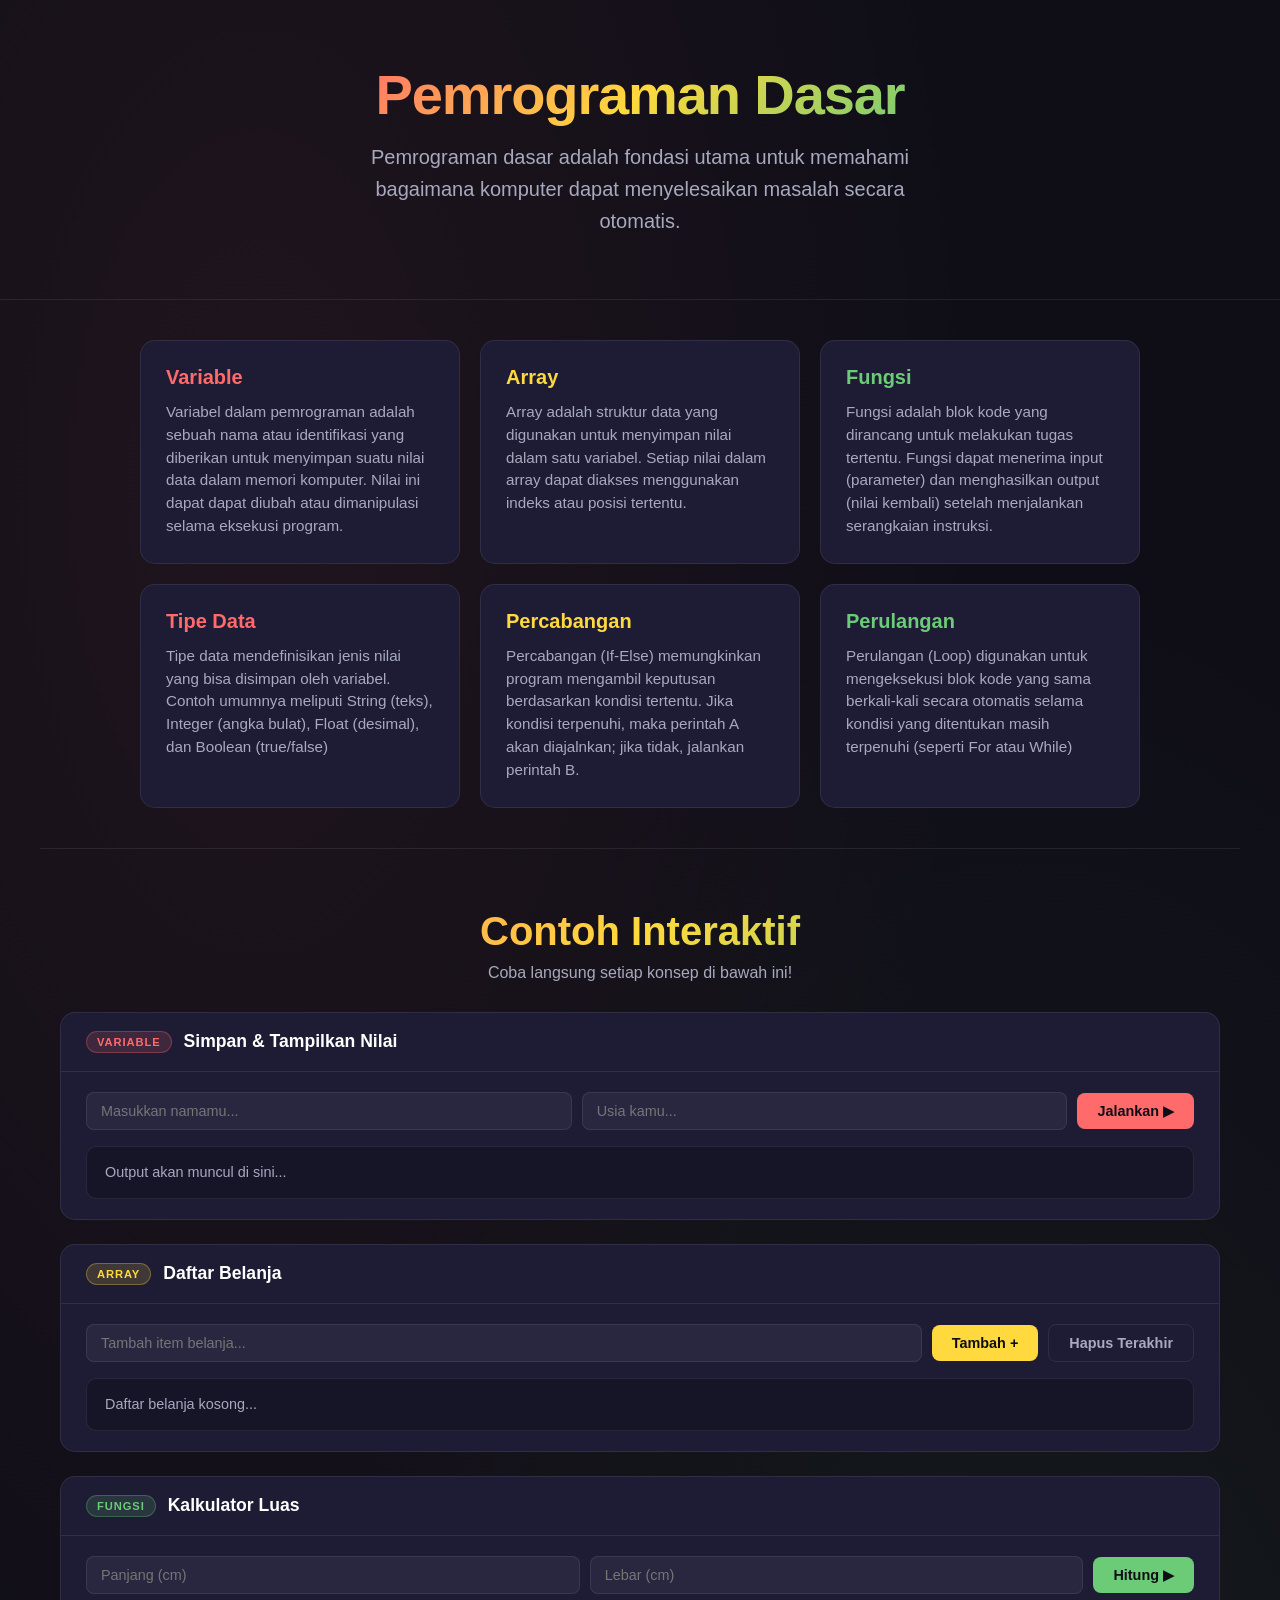
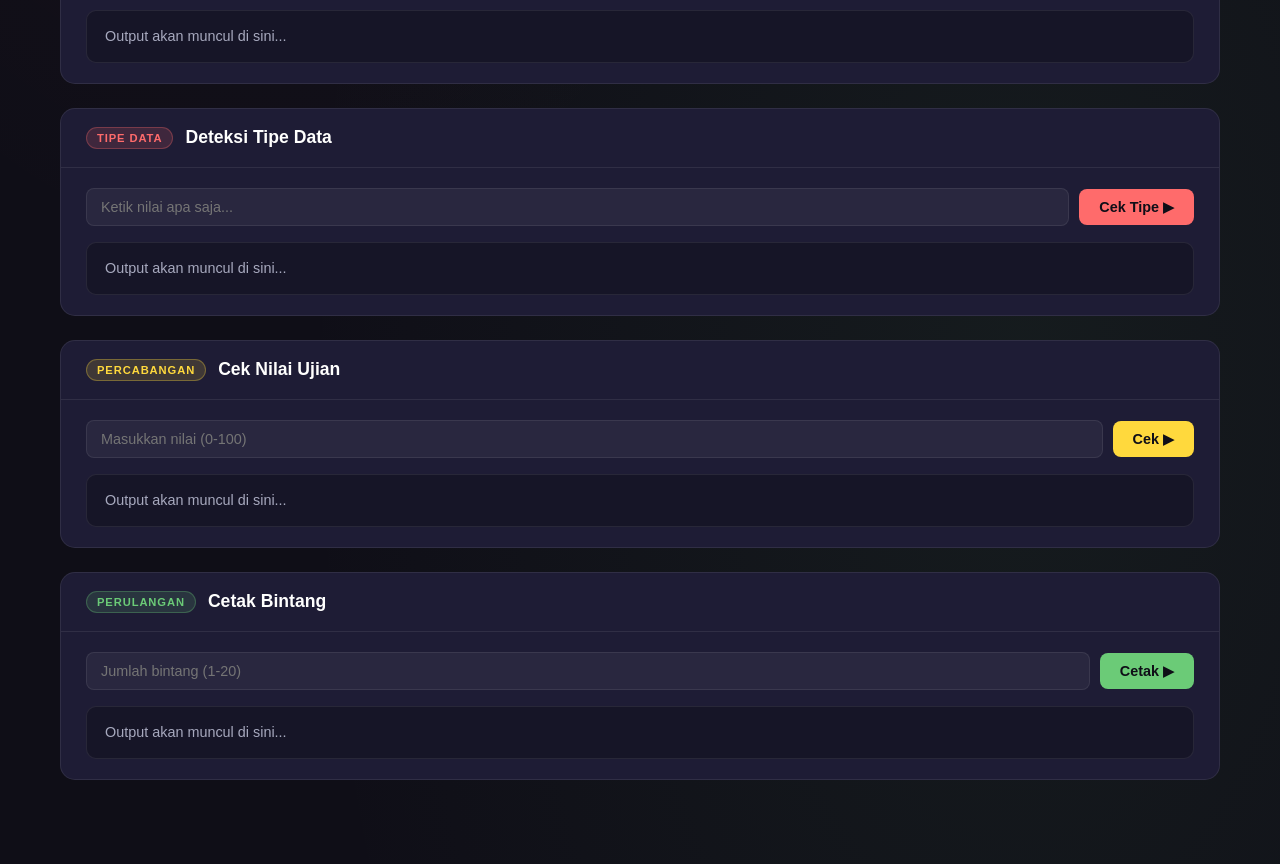
==== index.html @ 22b27707 "Add files via upload" ====
<!doctype html>
<html>
    <head>
        <meta charset="UTF-8">
        <meta name="viewport" content="width=device-width, initial-scale=1.0">
        <link rel="stylesheet" href="style.css">
    </head>
    <body>
        <!-- ===== BAGIAN JUDUL ===== -->
        <div id="con-judul">
            <div id="judul">
                <h1>Pemrograman Dasar</h1>
                <p>Pemrograman dasar adalah fondasi utama untuk memahami bagaimana komputer dapat menyelesaikan masalah secara otomatis.</p>
            </div>    
        </div>

        <!-- ===== BAGIAN KARTU TOPIK ===== -->
        <div id="con-topik">
            <div class="topik">
                <h3>variable</h3>
                <p>Variabel dalam pemrograman adalah sebuah nama atau identifikasi yang diberikan untuk menyimpan suatu nilai data dalam memori komputer. Nilai ini dapat dapat diubah atau dimanipulasi selama eksekusi program.</p>
            </div>
            <div class="topik">
                <h3>array</h3>
                <p>Array adalah struktur data yang digunakan untuk menyimpan nilai dalam satu variabel. Setiap nilai dalam array dapat diakses menggunakan indeks atau posisi tertentu.</p>
            </div>
            <div class="topik">
                <h3>fungsi</h3>
                <p>Fungsi adalah blok kode yang dirancang untuk melakukan tugas tertentu. Fungsi dapat menerima input (parameter) dan menghasilkan output (nilai kembali) setelah menjalankan serangkaian instruksi.</p>
            </div>
            <div class="topik">
                <h3>tipe data</h3>
                <p>Tipe data mendefinisikan jenis nilai yang bisa disimpan oleh variabel. Contoh umumnya meliputi String (teks), Integer (angka bulat), Float (desimal), dan Boolean (true/false)</p>
            </div>
            <div class="topik">
                <h3>percabangan</h3>
                <p>Percabangan (If-Else) memungkinkan program mengambil keputusan berdasarkan kondisi tertentu. Jika kondisi terpenuhi, maka perintah A akan diajalnkan; jika tidak, jalankan perintah B.</p>
            </div>
            <div class="topik">
                <h3>perulangan</h3>
                <p>Perulangan (Loop) digunakan untuk mengeksekusi blok kode yang sama berkali-kali secara otomatis selama kondisi yang ditentukan masih terpenuhi (seperti For atau While)</p>
            </div>
        </div>

        <!-- ===== BAGIAN CONTOH INTERAKTIF ===== -->
        <div id="con-contoh">
            <div id="judul-contoh">
                <h2>Contoh Interaktif</h2>
                <p>Coba langsung setiap konsep di bawah ini!</p>
            </div>

            <!-- === CONTOH 1: VARIABEL === -->
            <div class="contoh-card">
                <div class="contoh-header">
                    <span class="contoh-badge badge-merah">Variable</span>
                    <h3>Simpan & Tampilkan Nilai</h3>
                </div>
                <div class="contoh-body">
                    <div class="contoh-input-group">
                        <input type="text" id="var-nama" placeholder="Masukkan namamu..." class="contoh-input" />
                        <input type="number" id="var-usia" placeholder="Usia kamu..." class="contoh-input" />
                        <button onclick="demoVariable()" class="contoh-btn btn-merah">Jalankan ▶</button>
                    </div>
                    <div class="contoh-output" id="output-variable">Output akan muncul di sini...</div>
                </div>
            </div>

            <!-- === CONTOH 2: ARRAY === -->
            <div class="contoh-card">
                <div class="contoh-header">
                    <span class="contoh-badge badge-kuning">Array</span>
                    <h3>Daftar Belanja</h3>
                </div>
                <div class="contoh-body">
                    <div class="contoh-input-group">
                        <input type="text" id="array-item" placeholder="Tambah item belanja..." class="contoh-input" />
                        <button onclick="tambahItem()" class="contoh-btn btn-kuning">Tambah +</button>
                        <button onclick="hapusItem()" class="contoh-btn btn-outline">Hapus Terakhir</button>
                    </div>
                    <div class="contoh-output" id="output-array">Daftar belanja kosong...</div>
                </div>
            </div>

            <!-- === CONTOH 3: FUNGSI === -->
            <div class="contoh-card">
                <div class="contoh-header">
                    <span class="contoh-badge badge-hijau">Fungsi</span>
                    <h3>Kalkulator Luas</h3>
                </div>
                <div class="contoh-body">
                    <div class="contoh-input-group">
                        <input type="number" id="fn-panjang" placeholder="Panjang (cm)" class="contoh-input" />
                        <input type="number" id="fn-lebar" placeholder="Lebar (cm)" class="contoh-input" />
                        <button onclick="demoFungsi()" class="contoh-btn btn-hijau">Hitung ▶</button>
                    </div>
                    <div class="contoh-output" id="output-fungsi">Output akan muncul di sini...</div>
                </div>
            </div>

            <!-- === CONTOH 4: TIPE DATA === -->
            <div class="contoh-card">
                <div class="contoh-header">
                    <span class="contoh-badge badge-merah">Tipe Data</span>
                    <h3>Deteksi Tipe Data</h3>
                </div>
                <div class="contoh-body">
                    <div class="contoh-input-group">
                        <input type="text" id="td-input" placeholder="Ketik nilai apa saja..." class="contoh-input" />
                        <button onclick="demoTipeData()" class="contoh-btn btn-merah">Cek Tipe ▶</button>
                    </div>
                    <div class="contoh-output" id="output-tipedata">Output akan muncul di sini...</div>
                </div>
            </div>

            <!-- === CONTOH 5: PERCABANGAN === -->
            <div class="contoh-card">
                <div class="contoh-header">
                    <span class="contoh-badge badge-kuning">Percabangan</span>
                    <h3>Cek Nilai Ujian</h3>
                </div>
                <div class="contoh-body">
                    <div class="contoh-input-group">
                        <input type="number" id="pc-nilai" placeholder="Masukkan nilai (0-100)" class="contoh-input" min="0" max="100" />
                        <button onclick="demoPercabangan()" class="contoh-btn btn-kuning">Cek ▶</button>
                    </div>
                    <div class="contoh-output" id="output-percabangan">Output akan muncul di sini...</div>
                </div>
            </div>

            <!-- === CONTOH 6: PERULANGAN === -->
            <div class="contoh-card">
                <div class="contoh-header">
                    <span class="contoh-badge badge-hijau">Perulangan</span>
                    <h3>Cetak Bintang</h3>
                </div>
                <div class="contoh-body">
                    <div class="contoh-input-group">
                        <input type="number" id="loop-n" placeholder="Jumlah bintang (1-20)" class="contoh-input" min="1" max="20" />
                        <button onclick="demoPerulangan()" class="contoh-btn btn-hijau">Cetak ▶</button>
                    </div>
                    <div class="contoh-output" id="output-perulangan">Output akan muncul di sini...</div>
                </div>
            </div>

        </div>

        <script src="script.js"></script>
    </body>
</html>
---- style.css ----
* {
    margin: 0;
    padding: 0;
    box-sizing: border-box;
}

:root {
    --bg: #0f0e17;
    --surface: #1a1830;
    --card: #1e1c35;
    --accent: #ff6b6b;
    --accent2: #ffd93d;
    --accent3: #6bcb77;
    --text-primary: #fffffe;
    --text-secondary: #a7a9be;
    --border: rgba(255, 255, 255, 0.08);
    --glow: rgba(255, 107, 107, 0.15);
}

body {
    font-family: sans-serif;
    background-color: var(--bg);
    color: var(--text-primary);
    background-image:
        radial-gradient(ellipse at 20% 20%, rgba(255, 107, 107, 0.07) 0%, transparent 50%),
        radial-gradient(ellipse at 80% 80%, rgba(107, 203, 119, 0.07) 0%, transparent 50%);
}

#con-judul {
    display: flex;
    align-items: center;
    justify-content: center;
    min-height: 300px;
    border-bottom: 1px solid var(--border);
    flex-wrap: wrap;
    padding: 20px;
}

#judul {
    text-align: center;
}

#judul h1 {
    font-size: clamp(2rem, 5vw, 3.5rem);
    letter-spacing: -0.02em;
    font-weight: 700;
    background: linear-gradient(135deg, #ff6b6b 0%, #ffd93d 50%, #6bcb77 100%);
    background-clip: text;
    -webkit-background-clip: text;
    color: transparent;
    margin-bottom: 14px;
}

#judul p {
    font-size: clamp(1rem, 2.5vw, 1.25rem);
    color: var(--text-secondary);
    max-width: 600px;
    line-height: 1.6;
}

#con-topik {
    display: flex;
    align-items: stretch;
    justify-content: center;
    min-height: 500px;
    flex-wrap: wrap;
    gap: 20px;
    padding: 40px 20px;
    max-width: 1200px;
    margin: 0 auto;
}

.topik {
    text-align: left;
    background: var(--card);
    border: 1px solid var(--border);
    padding: 25px;
    width: 100%;
    max-width: 320px;
    border-radius: 15px;
    transition: all 0.3s ease;
}

.topik:hover {
    transform: translateY(-5px);
    border-color: rgba(255, 255, 255, 0.2);
    box-shadow: 0 10px 20px rgba(0, 0, 0, 0.3);
}

.topik h3 {
    font-size: 1.25rem;
    text-transform: capitalize;
    margin-bottom: 12px;
}

.topik p {
    color: var(--text-secondary);
    font-size: 0.95rem;
    line-height: 1.5;
}

.topik:nth-child(1) h3, .topik:nth-child(4) h3 { color: var(--accent); }
.topik:nth-child(2) h3, .topik:nth-child(5) h3 { color: var(--accent2); }
.topik:nth-child(3) h3, .topik:nth-child(6) h3 { color: var(--accent3); }


/* ============================================
   BAGIAN CONTOH INTERAKTIF
   ============================================ */

#con-contoh {
    max-width: 1200px;
    margin: 0 auto;
    padding: 20px 20px 60px;
    border-top: 1px solid var(--border);
}

#judul-contoh {
    text-align: center;
    padding: 40px 20px 30px;
}

#judul-contoh h2 {
    font-size: clamp(1.5rem, 4vw, 2.5rem);
    font-weight: 700;
    background: linear-gradient(135deg, #ff6b6b 0%, #ffd93d 50%, #6bcb77 100%);
    background-clip: text;
    -webkit-background-clip: text;
    color: transparent;
    margin-bottom: 10px;
}

#judul-contoh p {
    color: var(--text-secondary);
    font-size: 1rem;
}

.contoh-card {
    background: var(--card);
    border: 1px solid var(--border);
    border-radius: 15px;
    margin-bottom: 24px;
    overflow: hidden;
    transition: box-shadow 0.3s ease;
}

.contoh-card:hover {
    box-shadow: 0 8px 30px rgba(0, 0, 0, 0.4);
}

.contoh-header {
    display: flex;
    align-items: center;
    gap: 12px;
    padding: 18px 25px;
    border-bottom: 1px solid var(--border);
}

.contoh-header h3 {
    font-size: 1.1rem;
    font-weight: 600;
    color: var(--text-primary);
    text-transform: capitalize;
}

.contoh-badge {
    font-size: 0.7rem;
    font-weight: 700;
    text-transform: uppercase;
    letter-spacing: 0.08em;
    padding: 4px 10px;
    border-radius: 20px;
}

.badge-merah  { background: rgba(255,107,107,0.15); color: var(--accent);  border: 1px solid rgba(255,107,107,0.3); }
.badge-kuning { background: rgba(255,217,61,0.15);  color: var(--accent2); border: 1px solid rgba(255,217,61,0.3); }
.badge-hijau  { background: rgba(107,203,119,0.15); color: var(--accent3); border: 1px solid rgba(107,203,119,0.3); }

.contoh-body {
    padding: 20px 25px;
    display: flex;
    flex-direction: column;
    gap: 16px;
}

.contoh-input-group {
    display: flex;
    flex-wrap: wrap;
    gap: 10px;
    align-items: center;
}

.contoh-input {
    flex: 1;
    min-width: 160px;
    padding: 10px 14px;
    background: rgba(255,255,255,0.05);
    border: 1px solid var(--border);
    border-radius: 8px;
    color: var(--text-primary);
    font-family: sans-serif;   /* sama dengan font body */
    font-size: 0.9rem;
    outline: none;
    transition: border-color 0.2s;
}

.contoh-input:focus {
    border-color: rgba(255, 255, 255, 0.3);
}

.contoh-btn {
    padding: 10px 20px;
    border: none;
    border-radius: 8px;
    font-family: sans-serif;   /* sama dengan font body */
    font-size: 0.9rem;
    font-weight: 600;
    cursor: pointer;
    transition: all 0.2s ease;
    white-space: nowrap;
}

.contoh-btn:hover  { transform: translateY(-2px); filter: brightness(1.1); }
.contoh-btn:active { transform: translateY(0); }

.btn-merah   { background: var(--accent);  color: #0f0e17; }
.btn-kuning  { background: var(--accent2); color: #0f0e17; }
.btn-hijau   { background: var(--accent3); color: #0f0e17; }
.btn-outline { background: transparent; border: 1px solid var(--border); color: var(--text-secondary); }

.contoh-output {
    background: rgba(0, 0, 0, 0.25);
    border: 1px solid var(--border);
    border-radius: 10px;
    padding: 14px 18px;
    font-family: sans-serif;   /* sama dengan font body */
    font-size: 0.9rem;
    color: var(--text-secondary);
    min-height: 50px;
    line-height: 1.6;
    transition: color 0.3s;
    white-space: pre-wrap;
    word-break: break-word;
}

.contoh-output.aktif {
    color: var(--text-primary);
}
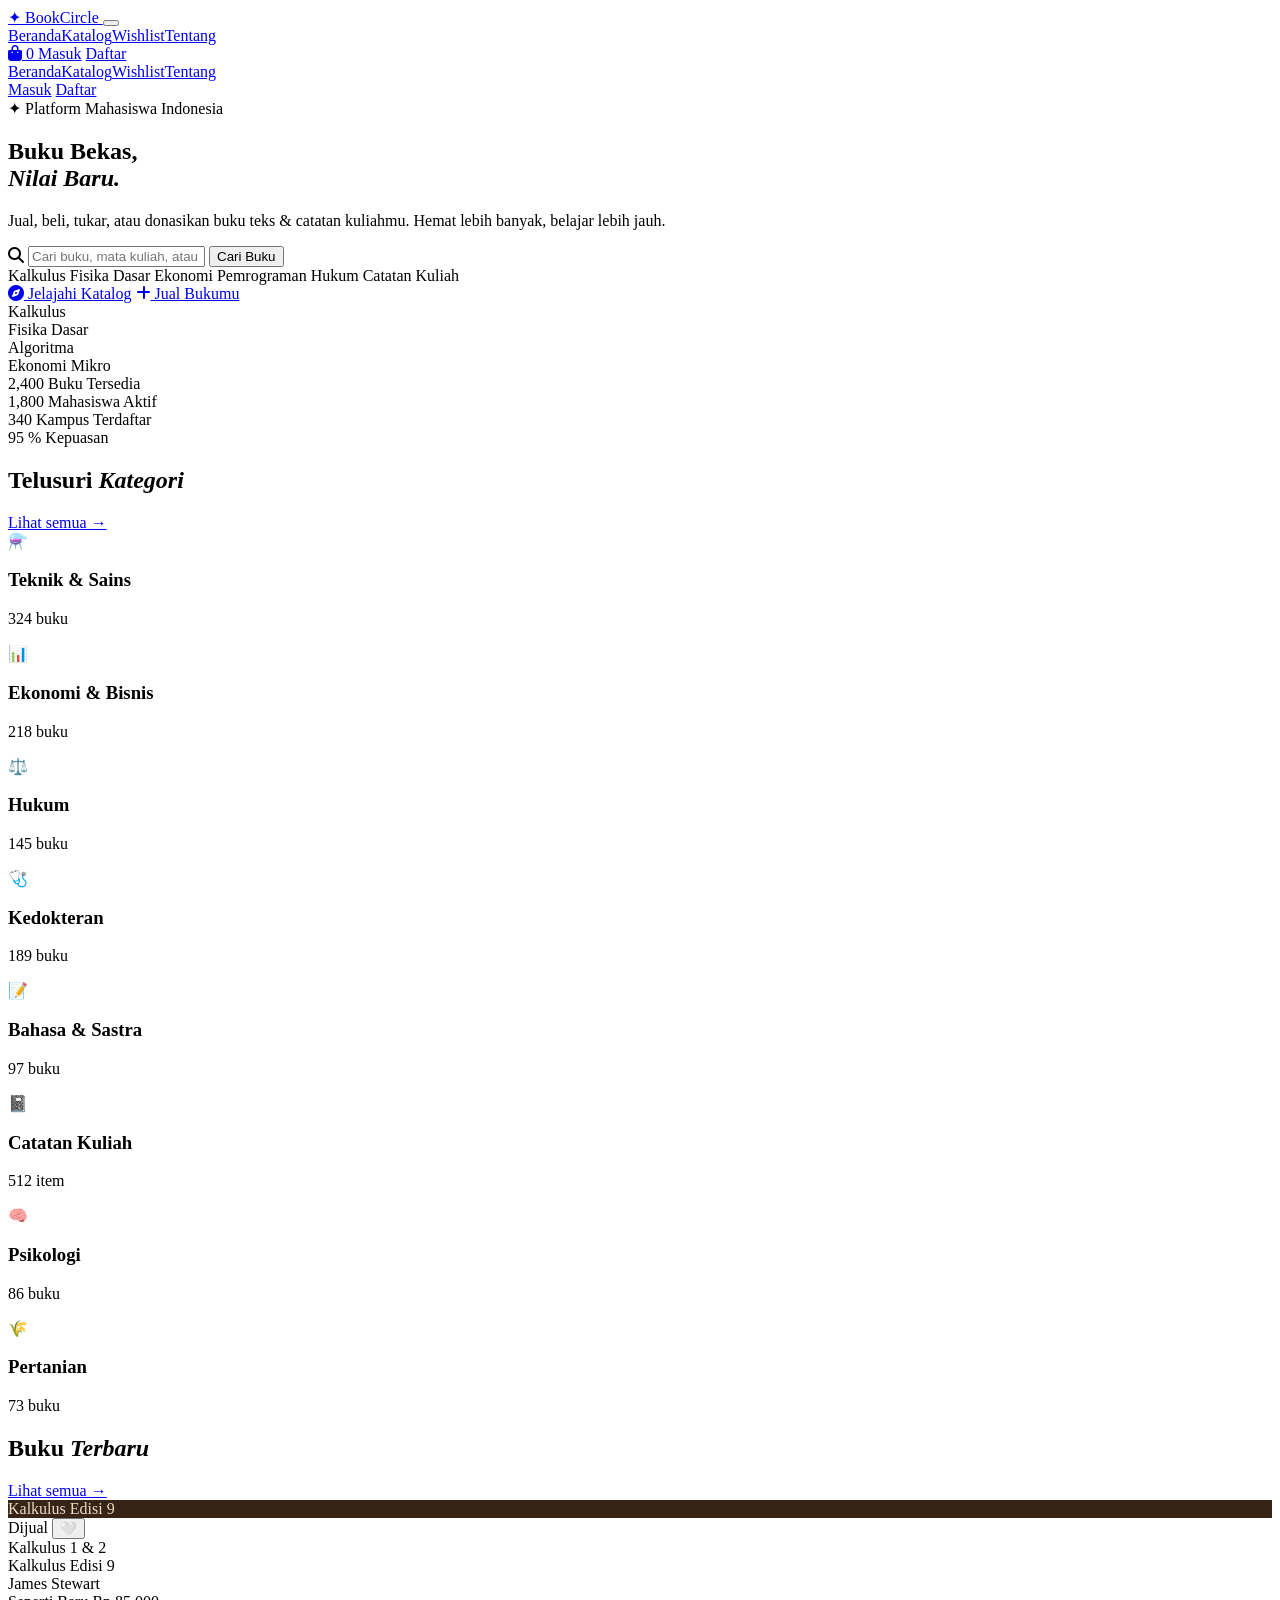
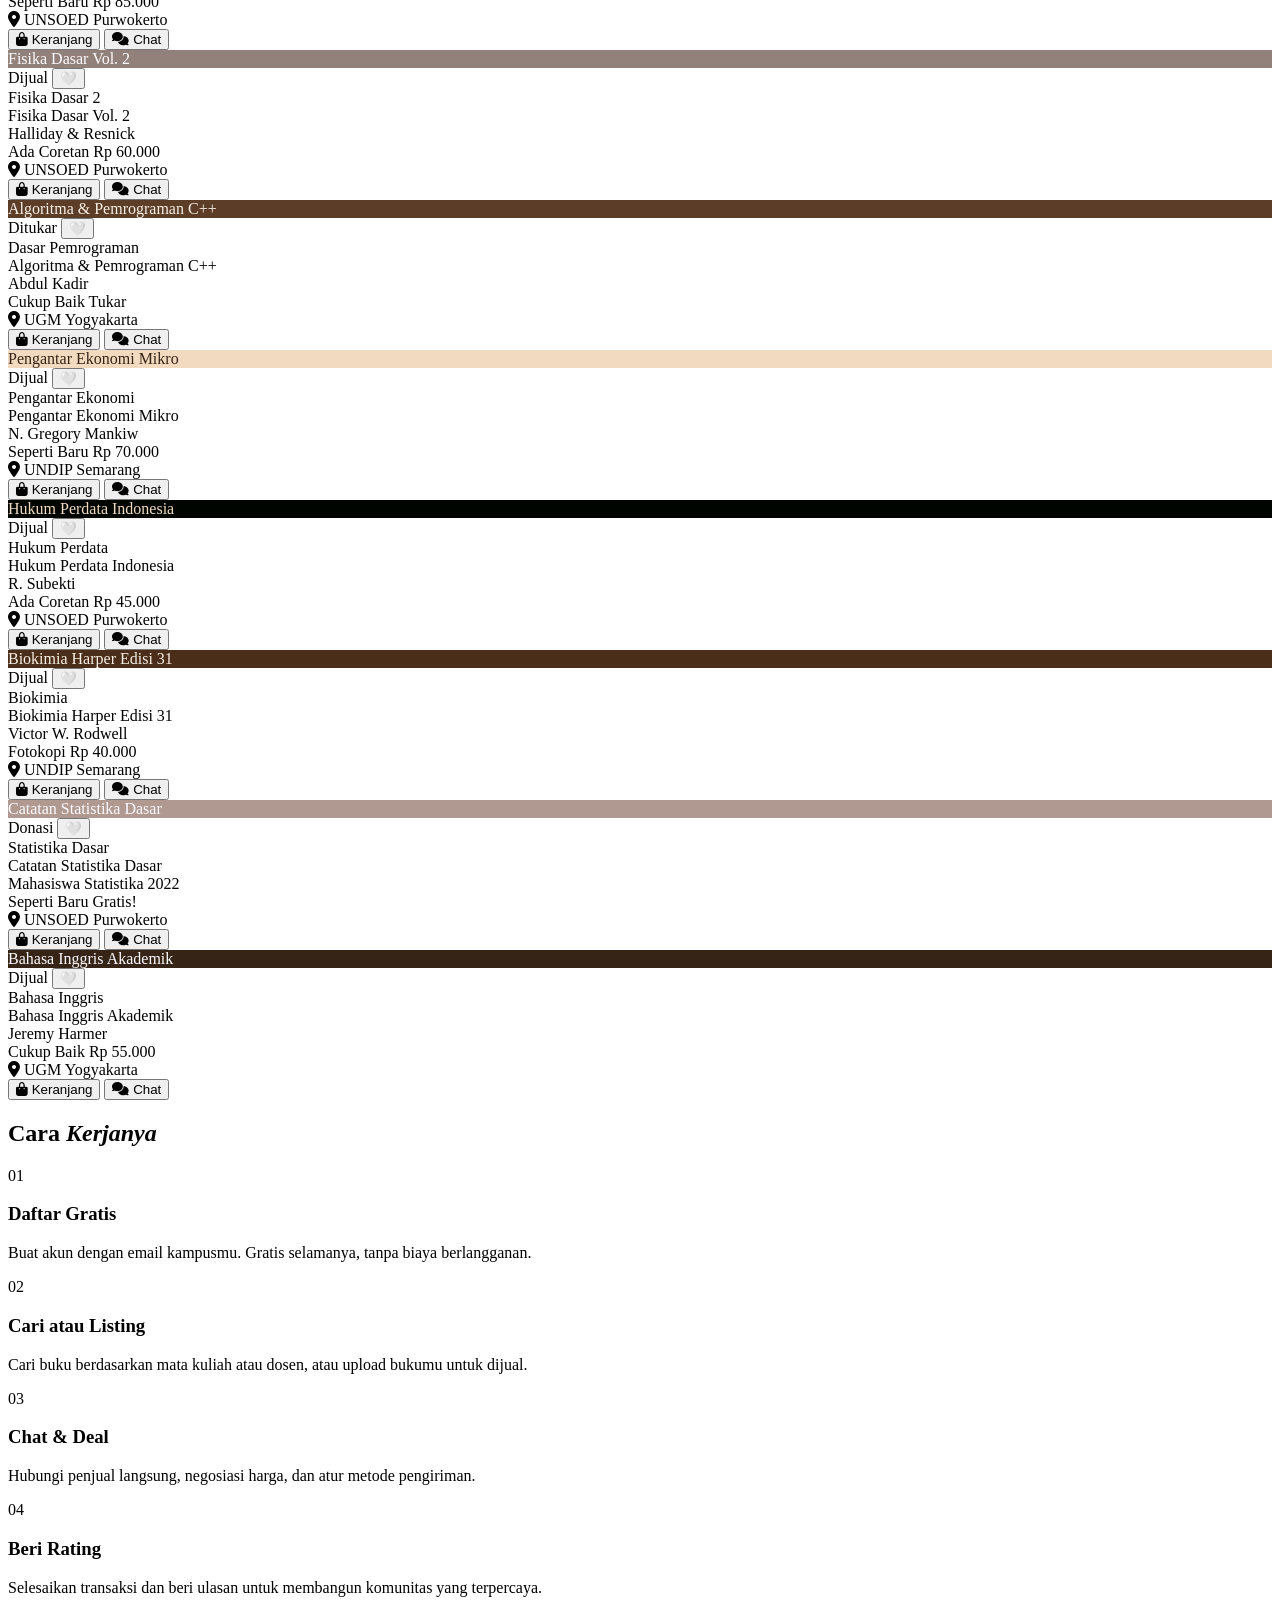
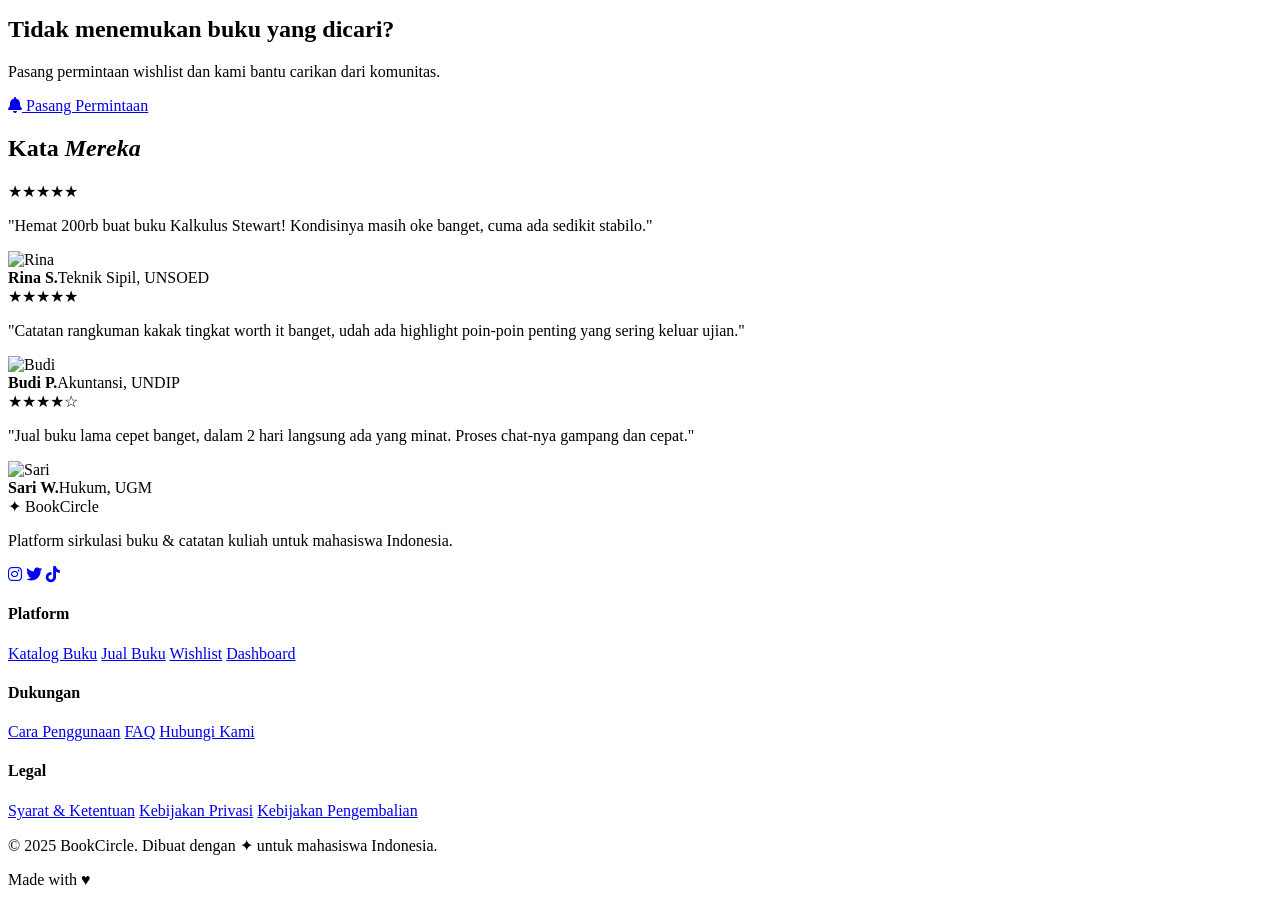
==== commit 5d1ec236: "add sell and wishlist pages, mount navbar and footer in login and register pages - Implemented a new" ====
--- a/index.html
+++ b/index.html
@@ -1,149 +1,295 @@
-<!doctype html>
-<html>
+    <!DOCTYPE html>
+    <html lang="id">
     <head>
-        <meta charset="UTF-8">
-        <meta name="viewport" content="width=device-width, initial-scale=1.0">
-        <link rel="stylesheet" href="style.css">
+    <meta charset="UTF-8"/>
+    <meta name="viewport" content="width=device-width, initial-scale=1.0"/>
+    <title>BookCircle — Sirkulasi Buku & Catatan Kampus</title>
+    <link rel="preconnect" href="https://fonts.googleapis.com"/>
+    <link href="https://fonts.googleapis.com/css2?family=Playfair+Display:ital,wght@0,400;0,700;0,900;1,400&family=DM+Sans:wght@300;400;500;600;700&display=swap" rel="stylesheet"/>
+    <link rel="stylesheet" href="https://cdnjs.cloudflare.com/ajax/libs/font-awesome/6.5.0/css/all.min.css"/>
+    <link rel="stylesheet" href="css/main.css"/>
+    <link rel="stylesheet" href="css/components.css"/>
+    <link rel="stylesheet" href="css/pages.css"/>
+    <style>
+        .page-body { padding-top: 66px; }
+        /* Prevent nav-links href jump */
+        html { scroll-padding-top: 80px; }
+    </style>
     </head>
     <body>
-        <!-- ===== BAGIAN JUDUL ===== -->
-        <div id="con-judul">
-            <div id="judul">
-                <h1>Pemrograman Dasar</h1>
-                <p>Pemrograman dasar adalah fondasi utama untuk memahami bagaimana komputer dapat menyelesaikan masalah secara otomatis.</p>
-            </div>    
-        </div>
-
-        <!-- ===== BAGIAN KARTU TOPIK ===== -->
-        <div id="con-topik">
-            <div class="topik">
-                <h3>variable</h3>
-                <p>Variabel dalam pemrograman adalah sebuah nama atau identifikasi yang diberikan untuk menyimpan suatu nilai data dalam memori komputer. Nilai ini dapat dapat diubah atau dimanipulasi selama eksekusi program.</p>
+
+    <!-- NAVBAR injected by JS -->
+    <div id="navbarMount"></div>
+
+    <!-- ===== HERO ===== -->
+    <section class="hero" id="beranda">
+    <div class="hero-bg">
+        <div class="blob blob-1"></div>
+        <div class="blob blob-2"></div>
+        <div class="hero-grain"></div>
+    </div>
+
+    <div class="hero-content anim-fadeUp">
+        <div class="hero-eyebrow">✦ Platform Mahasiswa Indonesia</div>
+        <h1 class="hero-title">
+        Buku Bekas,<br/><em>Nilai Baru.</em>
+        </h1>
+        <p class="hero-sub">
+        Jual, beli, tukar, atau donasikan buku teks & catatan kuliahmu.
+        Hemat lebih banyak, belajar lebih jauh.
+        </p>
+
+        <div class="hero-search-wrap">
+        <div class="search-bar">
+            <i class="fa fa-search"></i>
+            <input type="text" id="heroSearch" placeholder="Cari buku, mata kuliah, atau nama dosen..." onkeydown="if(event.key==='Enter')goSearch()"/>
+            <button class="search-btn" onclick="goSearch()">Cari Buku</button>
+        </div>
+        </div>
+
+        <div class="hero-quick-tags">
+        <span class="quick-tag" onclick="goSearchQuery('Kalkulus')">Kalkulus</span>
+        <span class="quick-tag" onclick="goSearchQuery('Fisika')">Fisika Dasar</span>
+        <span class="quick-tag" onclick="goSearchQuery('Ekonomi')">Ekonomi</span>
+        <span class="quick-tag" onclick="goSearchQuery('Pemrograman')">Pemrograman</span>
+        <span class="quick-tag" onclick="goSearchQuery('Hukum')">Hukum</span>
+        <span class="quick-tag" onclick="goSearchQuery('Catatan Kuliah')">Catatan Kuliah</span>
+        </div>
+
+        <div class="hero-cta">
+        <a href="pages/catalog.html" class="btn-primary lg"><i class="fa fa-compass"></i> Jelajahi Katalog</a>
+        <a href="pages/sell.html"    class="btn-outline lg" id="heroSellBtn"><i class="fa fa-plus"></i> Jual Bukumu</a>
+        </div>
+    </div>
+
+    <div class="hero-visual anim-fadeUp anim-d3">
+        <div class="books-float">
+        <div class="float-book fb-1"><span>Kalkulus</span></div>
+        <div class="float-book fb-2"><span>Fisika Dasar</span></div>
+        <div class="float-book fb-3"><span>Algoritma</span></div>
+        <div class="float-book fb-4"><span>Ekonomi Mikro</span></div>
+        </div>
+    </div>
+    </section>
+
+    <!-- ===== STATS ===== -->
+    <div class="stats-strip">
+    <div class="stats-inner">
+        <div class="stat-item">
+        <span class="stat-num" data-target="2400">0</span>
+        <span class="stat-label">Buku Tersedia</span>
+        </div>
+        <div class="stat-sep"></div>
+        <div class="stat-item">
+        <span class="stat-num" data-target="1800">0</span>
+        <span class="stat-label">Mahasiswa Aktif</span>
+        </div>
+        <div class="stat-sep"></div>
+        <div class="stat-item">
+        <span class="stat-num" data-target="340">0</span>
+        <span class="stat-label">Kampus Terdaftar</span>
+        </div>
+        <div class="stat-sep"></div>
+        <div class="stat-item">
+        <span class="stat-num" data-target="95">0</span>
+        <span class="stat-label">% Kepuasan</span>
+        </div>
+    </div>
+    </div>
+
+    <!-- ===== CATEGORIES ===== -->
+    <section class="section" id="kategori">
+    <div class="section-wrap">
+        <div class="section-header">
+        <h2>Telusuri <em>Kategori</em></h2>
+        <a href="pages/catalog.html" class="see-all">Lihat semua →</a>
+        </div>
+        <div class="cat-grid">
+        <div class="cat-card" onclick="goCat('Teknik & Sains')">
+            <div class="cat-emoji">⚗️</div>
+            <h3>Teknik & Sains</h3>
+            <p>324 buku</p>
+        </div>
+        <div class="cat-card" onclick="goCat('Ekonomi & Bisnis')">
+            <div class="cat-emoji">📊</div>
+            <h3>Ekonomi & Bisnis</h3>
+            <p>218 buku</p>
+        </div>
+        <div class="cat-card" onclick="goCat('Hukum')">
+            <div class="cat-emoji">⚖️</div>
+            <h3>Hukum</h3>
+            <p>145 buku</p>
+        </div>
+        <div class="cat-card" onclick="goCat('Kedokteran')">
+            <div class="cat-emoji">🩺</div>
+            <h3>Kedokteran</h3>
+            <p>189 buku</p>
+        </div>
+        <div class="cat-card" onclick="goCat('Bahasa & Sastra')">
+            <div class="cat-emoji">📝</div>
+            <h3>Bahasa & Sastra</h3>
+            <p>97 buku</p>
+        </div>
+        <div class="cat-card" onclick="goCat('Catatan Kuliah')">
+            <div class="cat-emoji">📓</div>
+            <h3>Catatan Kuliah</h3>
+            <p>512 item</p>
+        </div>
+        <div class="cat-card" onclick="goCat('Psikologi')">
+            <div class="cat-emoji">🧠</div>
+            <h3>Psikologi</h3>
+            <p>86 buku</p>
+        </div>
+        <div class="cat-card" onclick="goCat('Pertanian')">
+            <div class="cat-emoji">🌾</div>
+            <h3>Pertanian</h3>
+            <p>73 buku</p>
+        </div>
+        </div>
+    </div>
+    </section>
+
+    <!-- ===== FEATURED BOOKS ===== -->
+    <div class="featured-section">
+    <div class="section-wrap">
+        <div class="section-header">
+        <h2>Buku <em>Terbaru</em></h2>
+        <a href="pages/catalog.html" class="see-all">Lihat semua →</a>
+        </div>
+        <div class="books-grid" id="featuredGrid"></div>
+    </div>
+    </div>
+
+    <!-- ===== HOW IT WORKS ===== -->
+    <section class="section" id="caranya">
+    <div class="section-wrap">
+        <div class="section-header section-center">
+        <h2>Cara <em>Kerjanya</em></h2>
+        </div>
+        <div class="steps-grid">
+        <div class="step-card">
+            <div class="step-num">01</div>
+            <h3>Daftar Gratis</h3>
+            <p>Buat akun dengan email kampusmu. Gratis selamanya, tanpa biaya berlangganan.</p>
+        </div>
+        <div class="step-card">
+            <div class="step-num">02</div>
+            <h3>Cari atau Listing</h3>
+            <p>Cari buku berdasarkan mata kuliah atau dosen, atau upload bukumu untuk dijual.</p>
+        </div>
+        <div class="step-card">
+            <div class="step-num">03</div>
+            <h3>Chat & Deal</h3>
+            <p>Hubungi penjual langsung, negosiasi harga, dan atur metode pengiriman.</p>
+        </div>
+        <div class="step-card">
+            <div class="step-num">04</div>
+            <h3>Beri Rating</h3>
+            <p>Selesaikan transaksi dan beri ulasan untuk membangun komunitas yang terpercaya.</p>
+        </div>
+        </div>
+    </div>
+    </section>
+
+    <!-- ===== REQUEST BANNER ===== -->
+    <div class="request-strip">
+    <div class="request-strip-inner">
+        <div>
+        <h2>Tidak menemukan buku yang dicari?</h2>
+        <p>Pasang permintaan wishlist dan kami bantu carikan dari komunitas.</p>
+        </div>
+        <a href="pages/wishlist.html" class="btn-primary lg"><i class="fa fa-bell"></i> Pasang Permintaan</a>
+    </div>
+    </div>
+
+    <!-- ===== TESTIMONIALS ===== -->
+    <section class="section" id="tentang">
+    <div class="section-wrap">
+        <div class="section-header section-center">
+        <h2>Kata <em>Mereka</em></h2>
+        </div>
+        <div class="testi-grid">
+        <div class="testi-card">
+            <div class="testi-stars">★★★★★</div>
+            <p>"Hemat 200rb buat buku Kalkulus Stewart! Kondisinya masih oke banget, cuma ada sedikit stabilo."</p>
+            <div class="testi-author">
+            <img src="https://api.dicebear.com/7.x/initials/svg?seed=Rina&backgroundColor=F1DABF&textColor=362417" alt="Rina"/>
+            <div><strong>Rina S.</strong><span>Teknik Sipil, UNSOED</span></div>
             </div>
-            <div class="topik">
-                <h3>array</h3>
-                <p>Array adalah struktur data yang digunakan untuk menyimpan nilai dalam satu variabel. Setiap nilai dalam array dapat diakses menggunakan indeks atau posisi tertentu.</p>
+        </div>
+        <div class="testi-card">
+            <div class="testi-stars">★★★★★</div>
+            <p>"Catatan rangkuman kakak tingkat worth it banget, udah ada highlight poin-poin penting yang sering keluar ujian."</p>
+            <div class="testi-author">
+            <img src="https://api.dicebear.com/7.x/initials/svg?seed=Budi&backgroundColor=92817A&textColor=ffffff" alt="Budi"/>
+            <div><strong>Budi P.</strong><span>Akuntansi, UNDIP</span></div>
             </div>
-            <div class="topik">
-                <h3>fungsi</h3>
-                <p>Fungsi adalah blok kode yang dirancang untuk melakukan tugas tertentu. Fungsi dapat menerima input (parameter) dan menghasilkan output (nilai kembali) setelah menjalankan serangkaian instruksi.</p>
+        </div>
+        <div class="testi-card">
+            <div class="testi-stars">★★★★☆</div>
+            <p>"Jual buku lama cepet banget, dalam 2 hari langsung ada yang minat. Proses chat-nya gampang dan cepat."</p>
+            <div class="testi-author">
+            <img src="https://api.dicebear.com/7.x/initials/svg?seed=Sari&backgroundColor=362417&textColor=ffffff" alt="Sari"/>
+            <div><strong>Sari W.</strong><span>Hukum, UGM</span></div>
             </div>
-            <div class="topik">
-                <h3>tipe data</h3>
-                <p>Tipe data mendefinisikan jenis nilai yang bisa disimpan oleh variabel. Contoh umumnya meliputi String (teks), Integer (angka bulat), Float (desimal), dan Boolean (true/false)</p>
-            </div>
-            <div class="topik">
-                <h3>percabangan</h3>
-                <p>Percabangan (If-Else) memungkinkan program mengambil keputusan berdasarkan kondisi tertentu. Jika kondisi terpenuhi, maka perintah A akan diajalnkan; jika tidak, jalankan perintah B.</p>
-            </div>
-            <div class="topik">
-                <h3>perulangan</h3>
-                <p>Perulangan (Loop) digunakan untuk mengeksekusi blok kode yang sama berkali-kali secara otomatis selama kondisi yang ditentukan masih terpenuhi (seperti For atau While)</p>
-            </div>
-        </div>
-
-        <!-- ===== BAGIAN CONTOH INTERAKTIF ===== -->
-        <div id="con-contoh">
-            <div id="judul-contoh">
-                <h2>Contoh Interaktif</h2>
-                <p>Coba langsung setiap konsep di bawah ini!</p>
-            </div>
-
-            <!-- === CONTOH 1: VARIABEL === -->
-            <div class="contoh-card">
-                <div class="contoh-header">
-                    <span class="contoh-badge badge-merah">Variable</span>
-                    <h3>Simpan & Tampilkan Nilai</h3>
-                </div>
-                <div class="contoh-body">
-                    <div class="contoh-input-group">
-                        <input type="text" id="var-nama" placeholder="Masukkan namamu..." class="contoh-input" />
-                        <input type="number" id="var-usia" placeholder="Usia kamu..." class="contoh-input" />
-                        <button onclick="demoVariable()" class="contoh-btn btn-merah">Jalankan ▶</button>
-                    </div>
-                    <div class="contoh-output" id="output-variable">Output akan muncul di sini...</div>
-                </div>
-            </div>
-
-            <!-- === CONTOH 2: ARRAY === -->
-            <div class="contoh-card">
-                <div class="contoh-header">
-                    <span class="contoh-badge badge-kuning">Array</span>
-                    <h3>Daftar Belanja</h3>
-                </div>
-                <div class="contoh-body">
-                    <div class="contoh-input-group">
-                        <input type="text" id="array-item" placeholder="Tambah item belanja..." class="contoh-input" />
-                        <button onclick="tambahItem()" class="contoh-btn btn-kuning">Tambah +</button>
-                        <button onclick="hapusItem()" class="contoh-btn btn-outline">Hapus Terakhir</button>
-                    </div>
-                    <div class="contoh-output" id="output-array">Daftar belanja kosong...</div>
-                </div>
-            </div>
-
-            <!-- === CONTOH 3: FUNGSI === -->
-            <div class="contoh-card">
-                <div class="contoh-header">
-                    <span class="contoh-badge badge-hijau">Fungsi</span>
-                    <h3>Kalkulator Luas</h3>
-                </div>
-                <div class="contoh-body">
-                    <div class="contoh-input-group">
-                        <input type="number" id="fn-panjang" placeholder="Panjang (cm)" class="contoh-input" />
-                        <input type="number" id="fn-lebar" placeholder="Lebar (cm)" class="contoh-input" />
-                        <button onclick="demoFungsi()" class="contoh-btn btn-hijau">Hitung ▶</button>
-                    </div>
-                    <div class="contoh-output" id="output-fungsi">Output akan muncul di sini...</div>
-                </div>
-            </div>
-
-            <!-- === CONTOH 4: TIPE DATA === -->
-            <div class="contoh-card">
-                <div class="contoh-header">
-                    <span class="contoh-badge badge-merah">Tipe Data</span>
-                    <h3>Deteksi Tipe Data</h3>
-                </div>
-                <div class="contoh-body">
-                    <div class="contoh-input-group">
-                        <input type="text" id="td-input" placeholder="Ketik nilai apa saja..." class="contoh-input" />
-                        <button onclick="demoTipeData()" class="contoh-btn btn-merah">Cek Tipe ▶</button>
-                    </div>
-                    <div class="contoh-output" id="output-tipedata">Output akan muncul di sini...</div>
-                </div>
-            </div>
-
-            <!-- === CONTOH 5: PERCABANGAN === -->
-            <div class="contoh-card">
-                <div class="contoh-header">
-                    <span class="contoh-badge badge-kuning">Percabangan</span>
-                    <h3>Cek Nilai Ujian</h3>
-                </div>
-                <div class="contoh-body">
-                    <div class="contoh-input-group">
-                        <input type="number" id="pc-nilai" placeholder="Masukkan nilai (0-100)" class="contoh-input" min="0" max="100" />
-                        <button onclick="demoPercabangan()" class="contoh-btn btn-kuning">Cek ▶</button>
-                    </div>
-                    <div class="contoh-output" id="output-percabangan">Output akan muncul di sini...</div>
-                </div>
-            </div>
-
-            <!-- === CONTOH 6: PERULANGAN === -->
-            <div class="contoh-card">
-                <div class="contoh-header">
-                    <span class="contoh-badge badge-hijau">Perulangan</span>
-                    <h3>Cetak Bintang</h3>
-                </div>
-                <div class="contoh-body">
-                    <div class="contoh-input-group">
-                        <input type="number" id="loop-n" placeholder="Jumlah bintang (1-20)" class="contoh-input" min="1" max="20" />
-                        <button onclick="demoPerulangan()" class="contoh-btn btn-hijau">Cetak ▶</button>
-                    </div>
-                    <div class="contoh-output" id="output-perulangan">Output akan muncul di sini...</div>
-                </div>
-            </div>
-
-        </div>
-
-        <script src="script.js"></script>
+        </div>
+        </div>
+    </div>
+    </section>
+
+    <!-- ===== FOOTER ===== -->
+    <div id="footerMount"></div>
+
+    <script src="js/data.js"></script>
+    <script>
+    // ===== MOUNT NAVBAR & FOOTER =====
+    document.getElementById('navbarMount').innerHTML = buildNavbar('home', '');
+    document.getElementById('footerMount').innerHTML = buildFooter('');
+
+    // Fix sell btn for non-logged-in
+    document.getElementById('heroSellBtn')?.addEventListener('click', function(e){
+        if (!isLoggedIn()) {
+        e.preventDefault();
+        window.location.href = 'pages/login.html?redirect=pages/sell.html';
+        }
+    });
+
+    // ===== RENDER FEATURED BOOKS =====
+    const grid = document.getElementById('featuredGrid');
+    AppState.books.slice(0,8).forEach(b => {
+        grid.innerHTML += buildBookCard(b, '');
+    });
+
+    // ===== STATS COUNTER =====
+    const statsObs = new IntersectionObserver(entries => {
+        entries.forEach(entry => {
+        if (!entry.isIntersecting) return;
+        entry.target.querySelectorAll('.stat-num').forEach(el => {
+            const target = +el.dataset.target;
+            let cur = 0, step = target/60;
+            const t = setInterval(() => {
+            cur += step;
+            if (cur >= target) { el.textContent = target.toLocaleString(); clearInterval(t); }
+            else el.textContent = Math.floor(cur).toLocaleString();
+            }, 22);
+        });
+        statsObs.unobserve(entry.target);
+        });
+    }, { threshold: 0.3 });
+    document.querySelector('.stats-strip') && statsObs.observe(document.querySelector('.stats-strip'));
+
+    // ===== SEARCH =====
+    function goSearch() {
+        const q = document.getElementById('heroSearch').value.trim();
+        window.location.href = `pages/catalog.html?q=${encodeURIComponent(q)}`;
+    }
+    function goSearchQuery(q) {
+        window.location.href = `pages/catalog.html?q=${encodeURIComponent(q)}`;
+    }
+    function goCat(cat) {
+        window.location.href = `pages/catalog.html?cat=${encodeURIComponent(cat)}`;
+    }
+
+    </script>
     </body>
-</html>
+    </html>
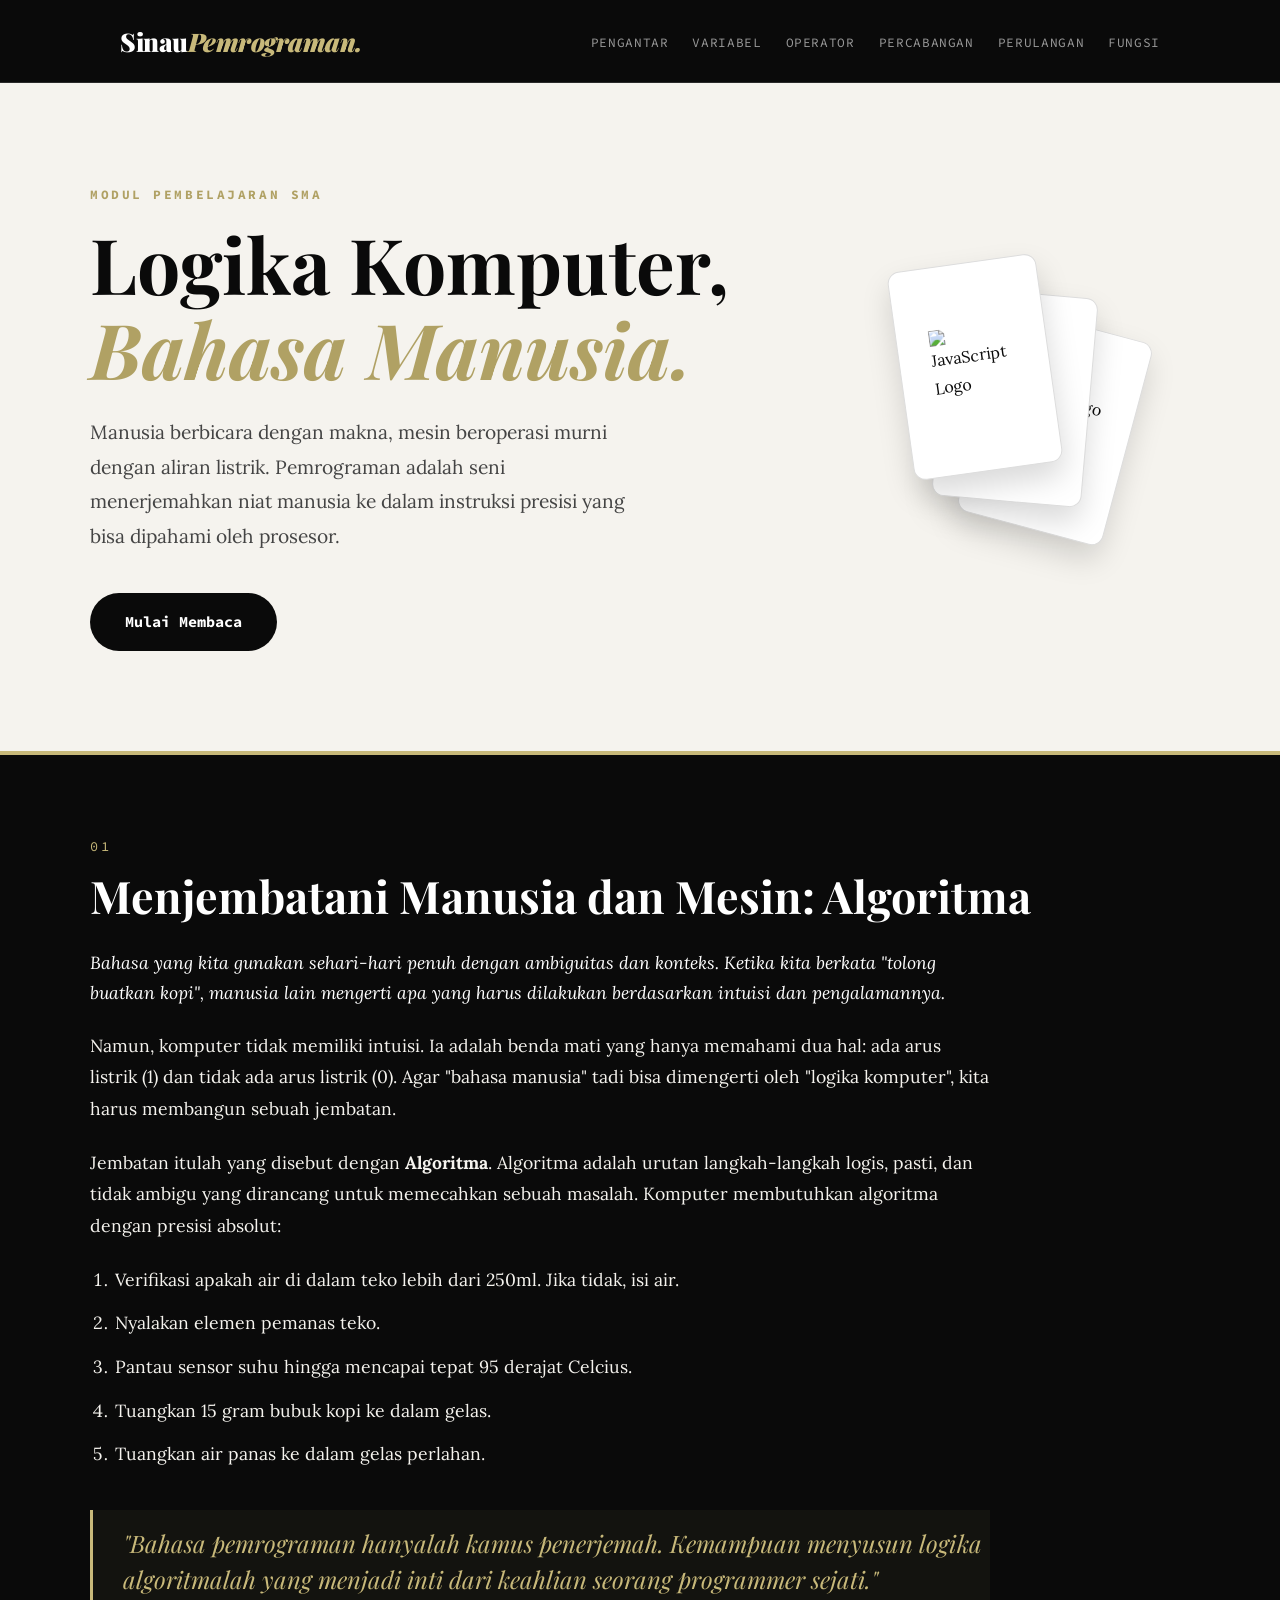
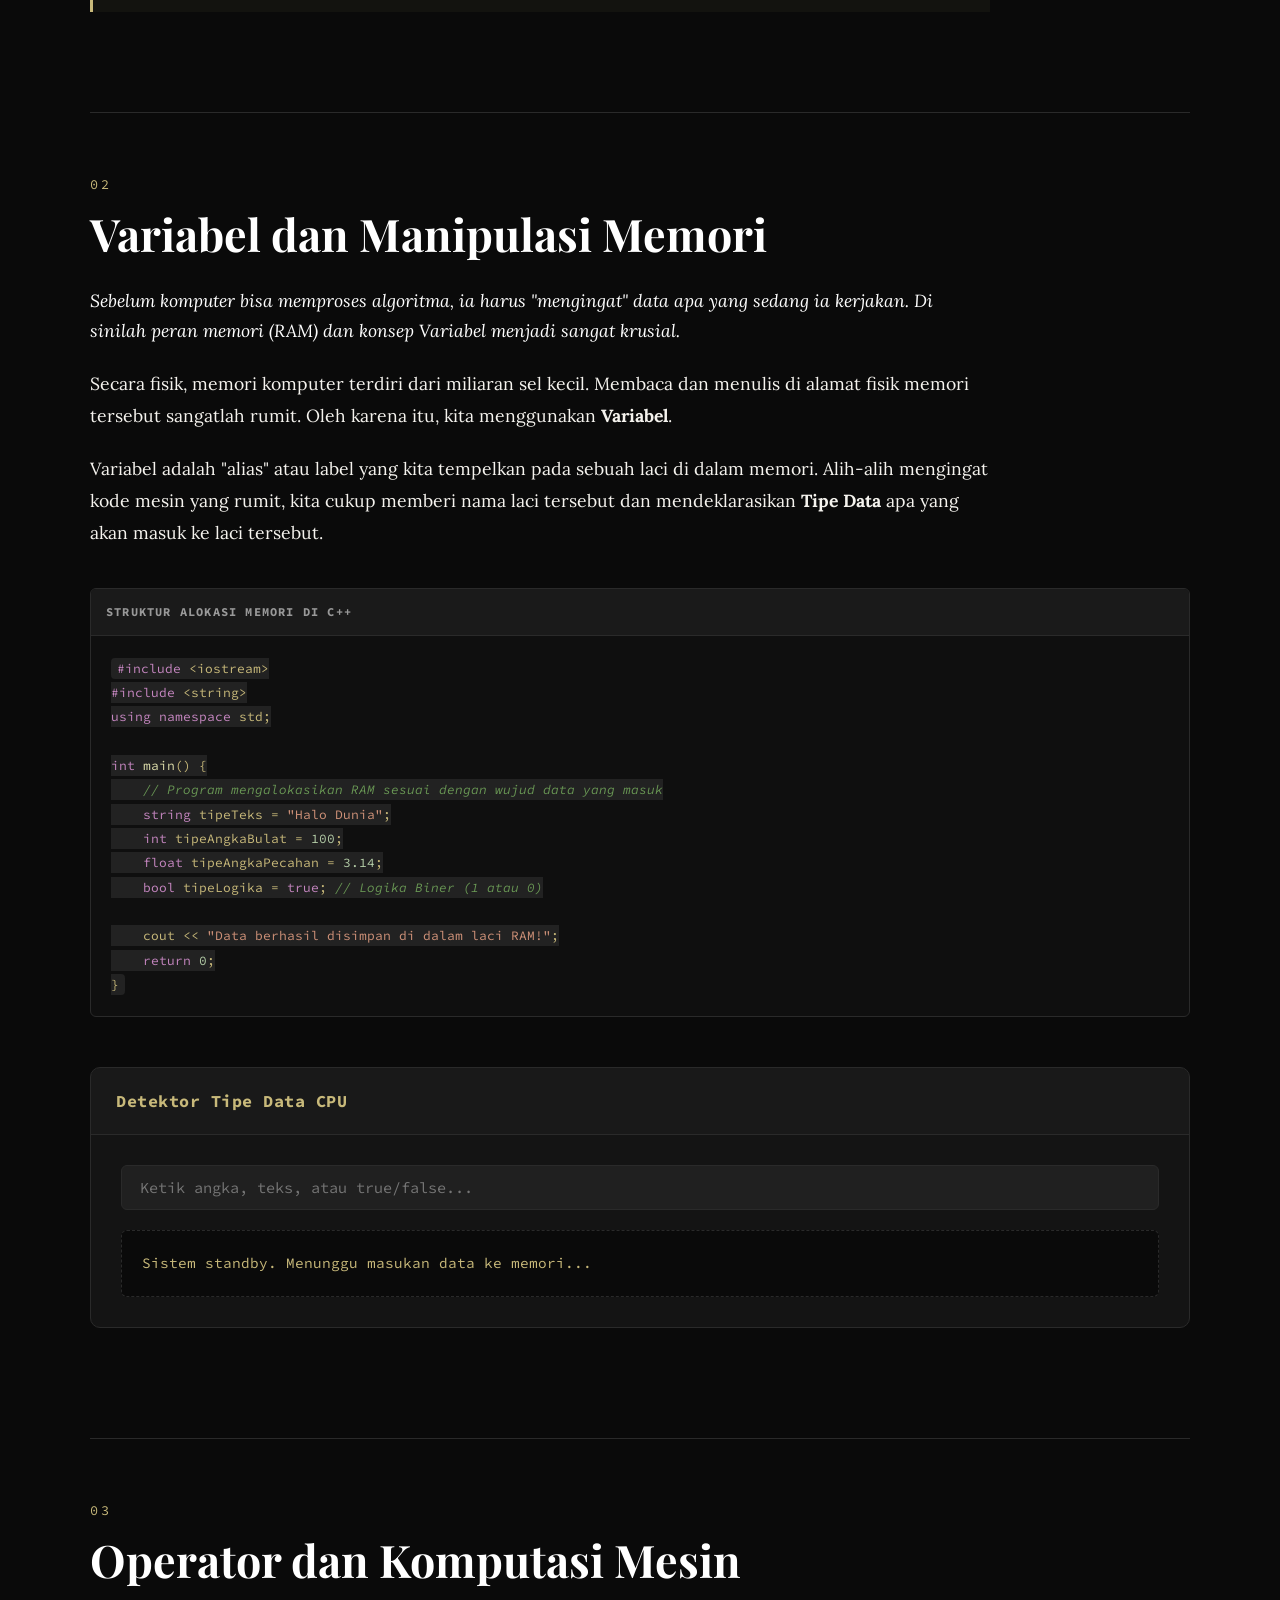
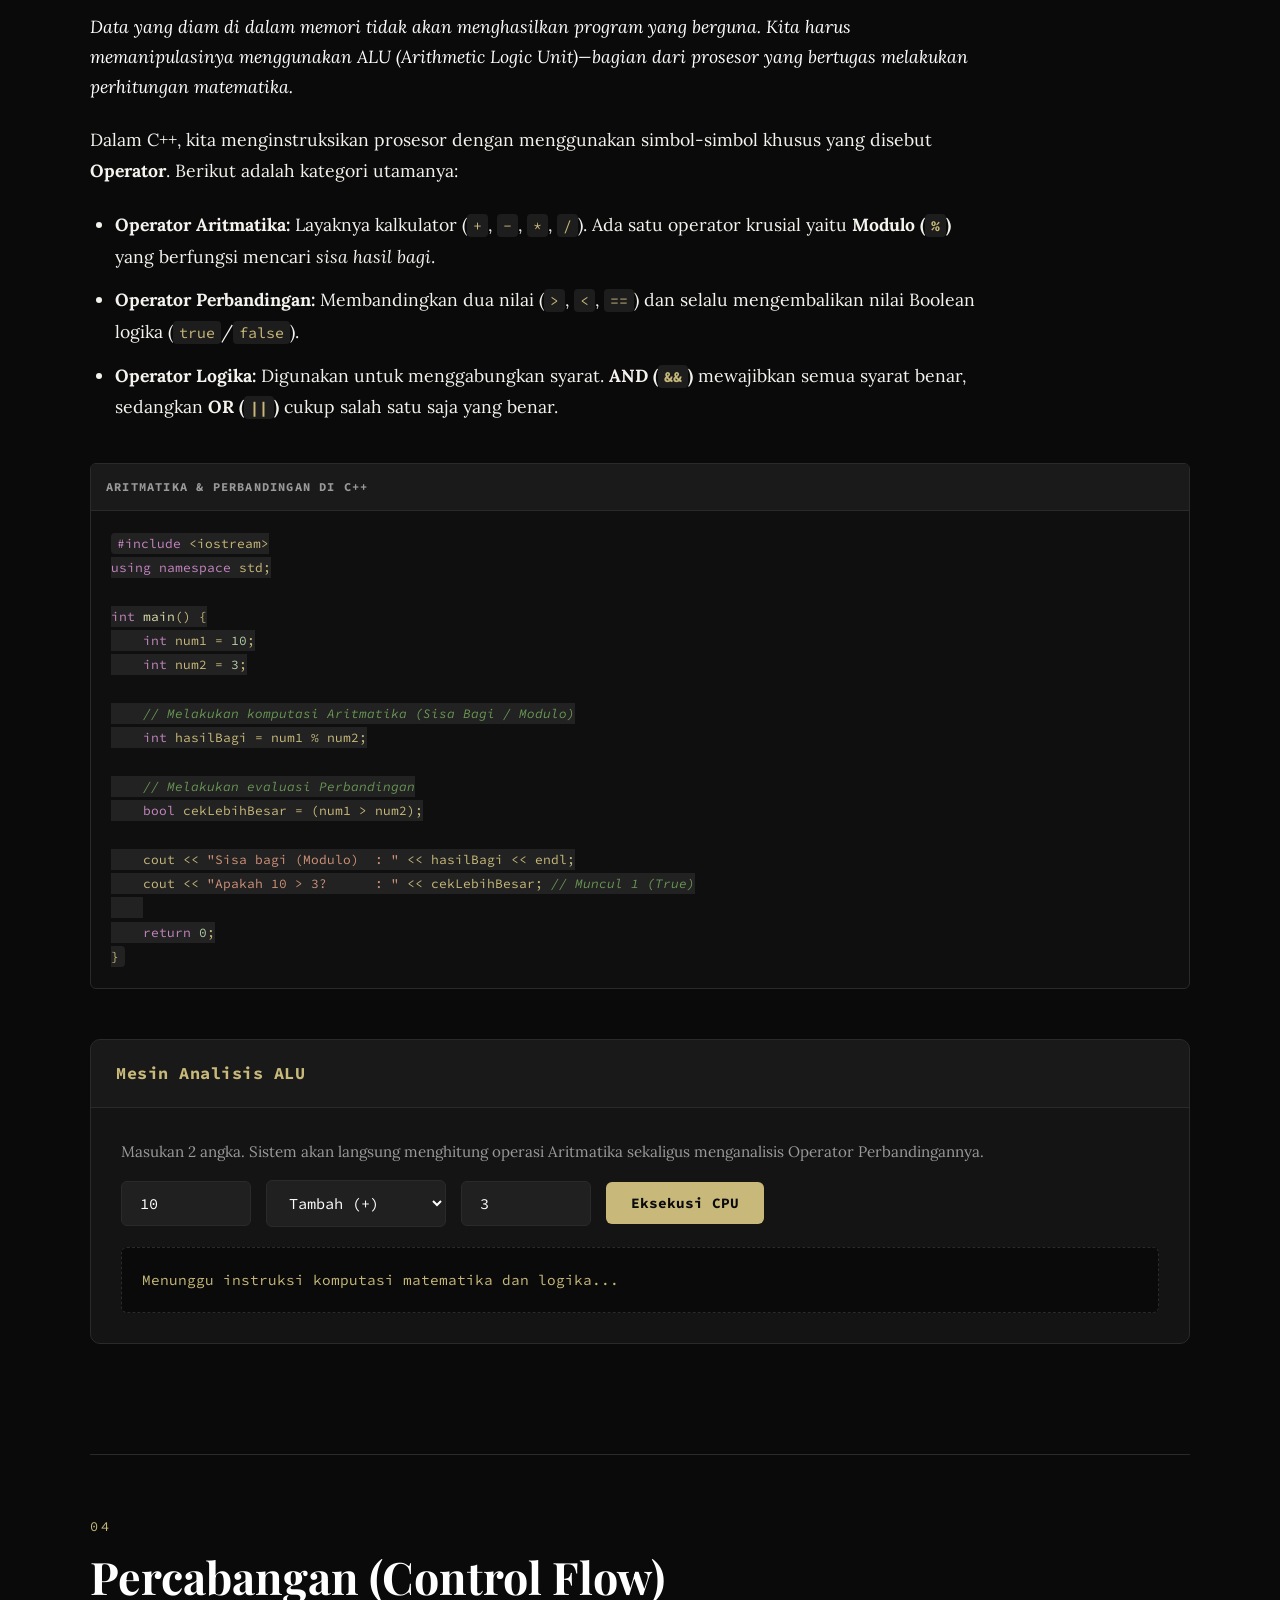
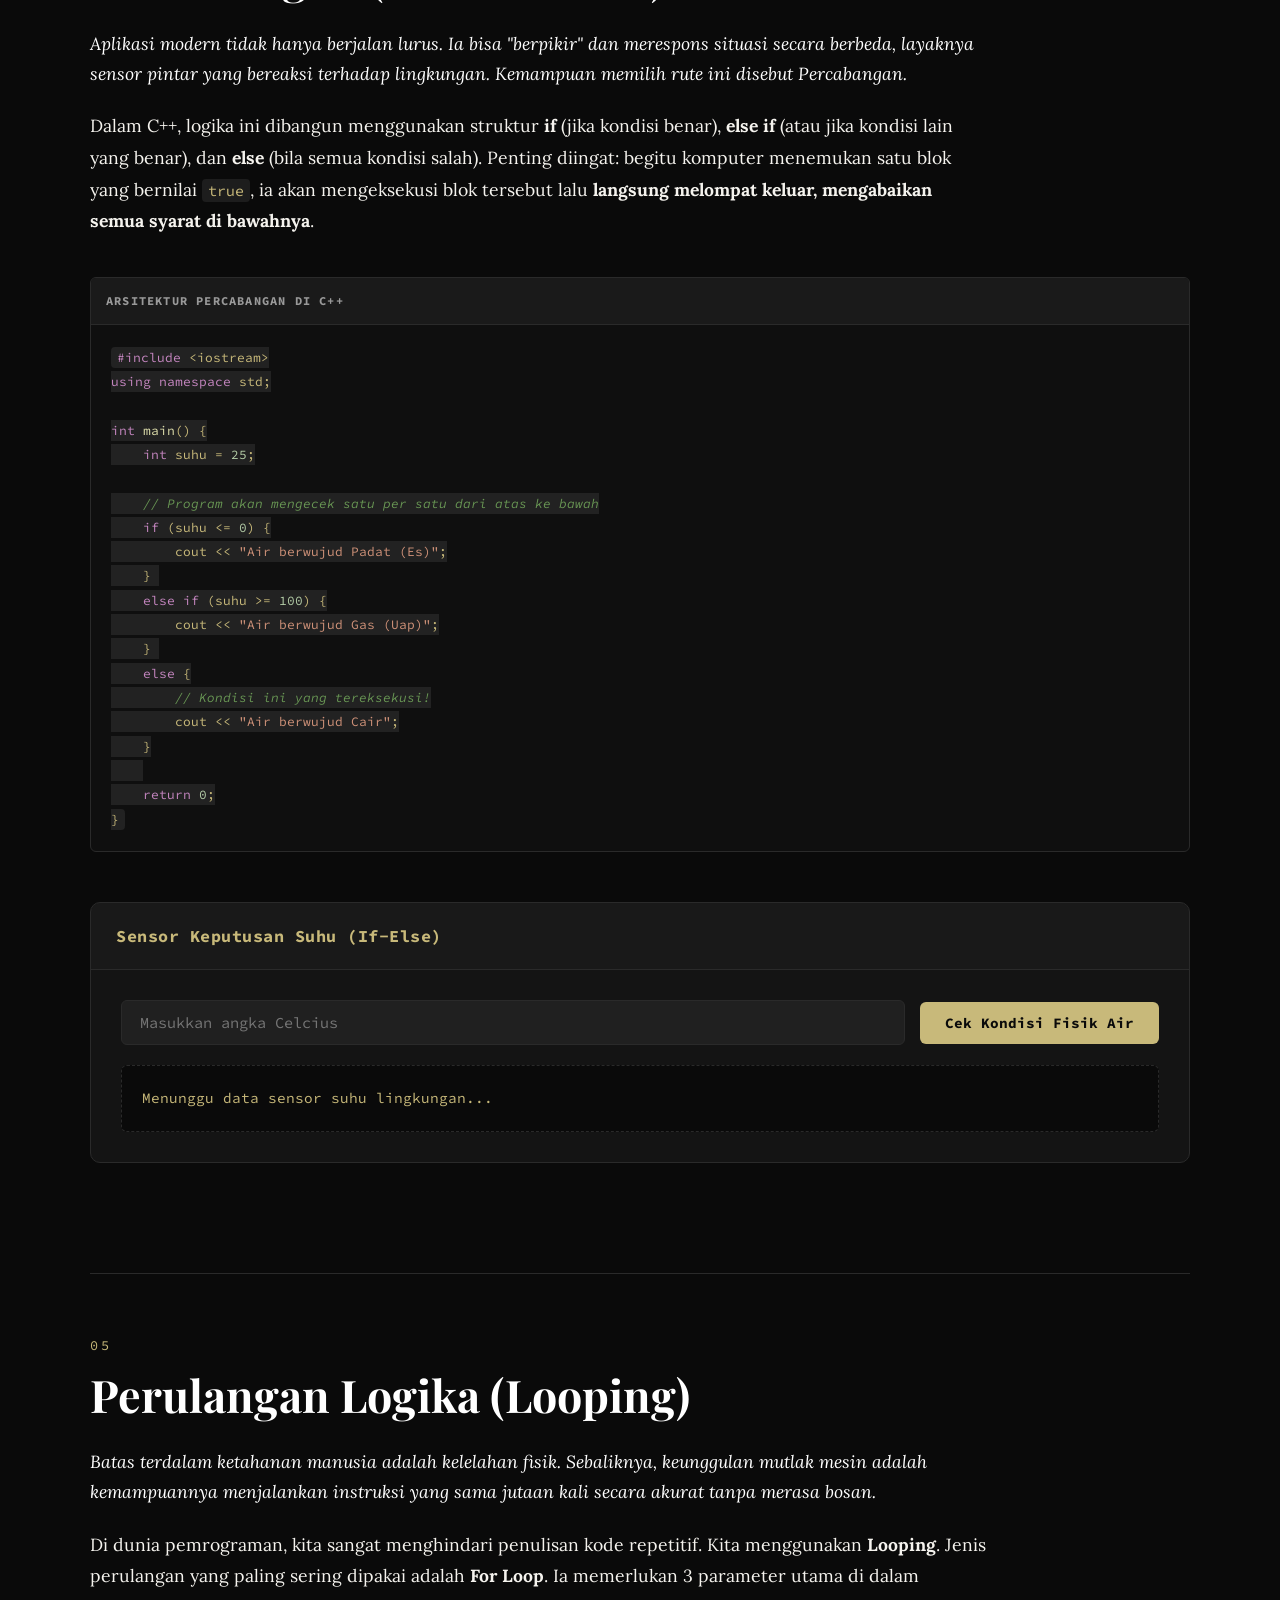
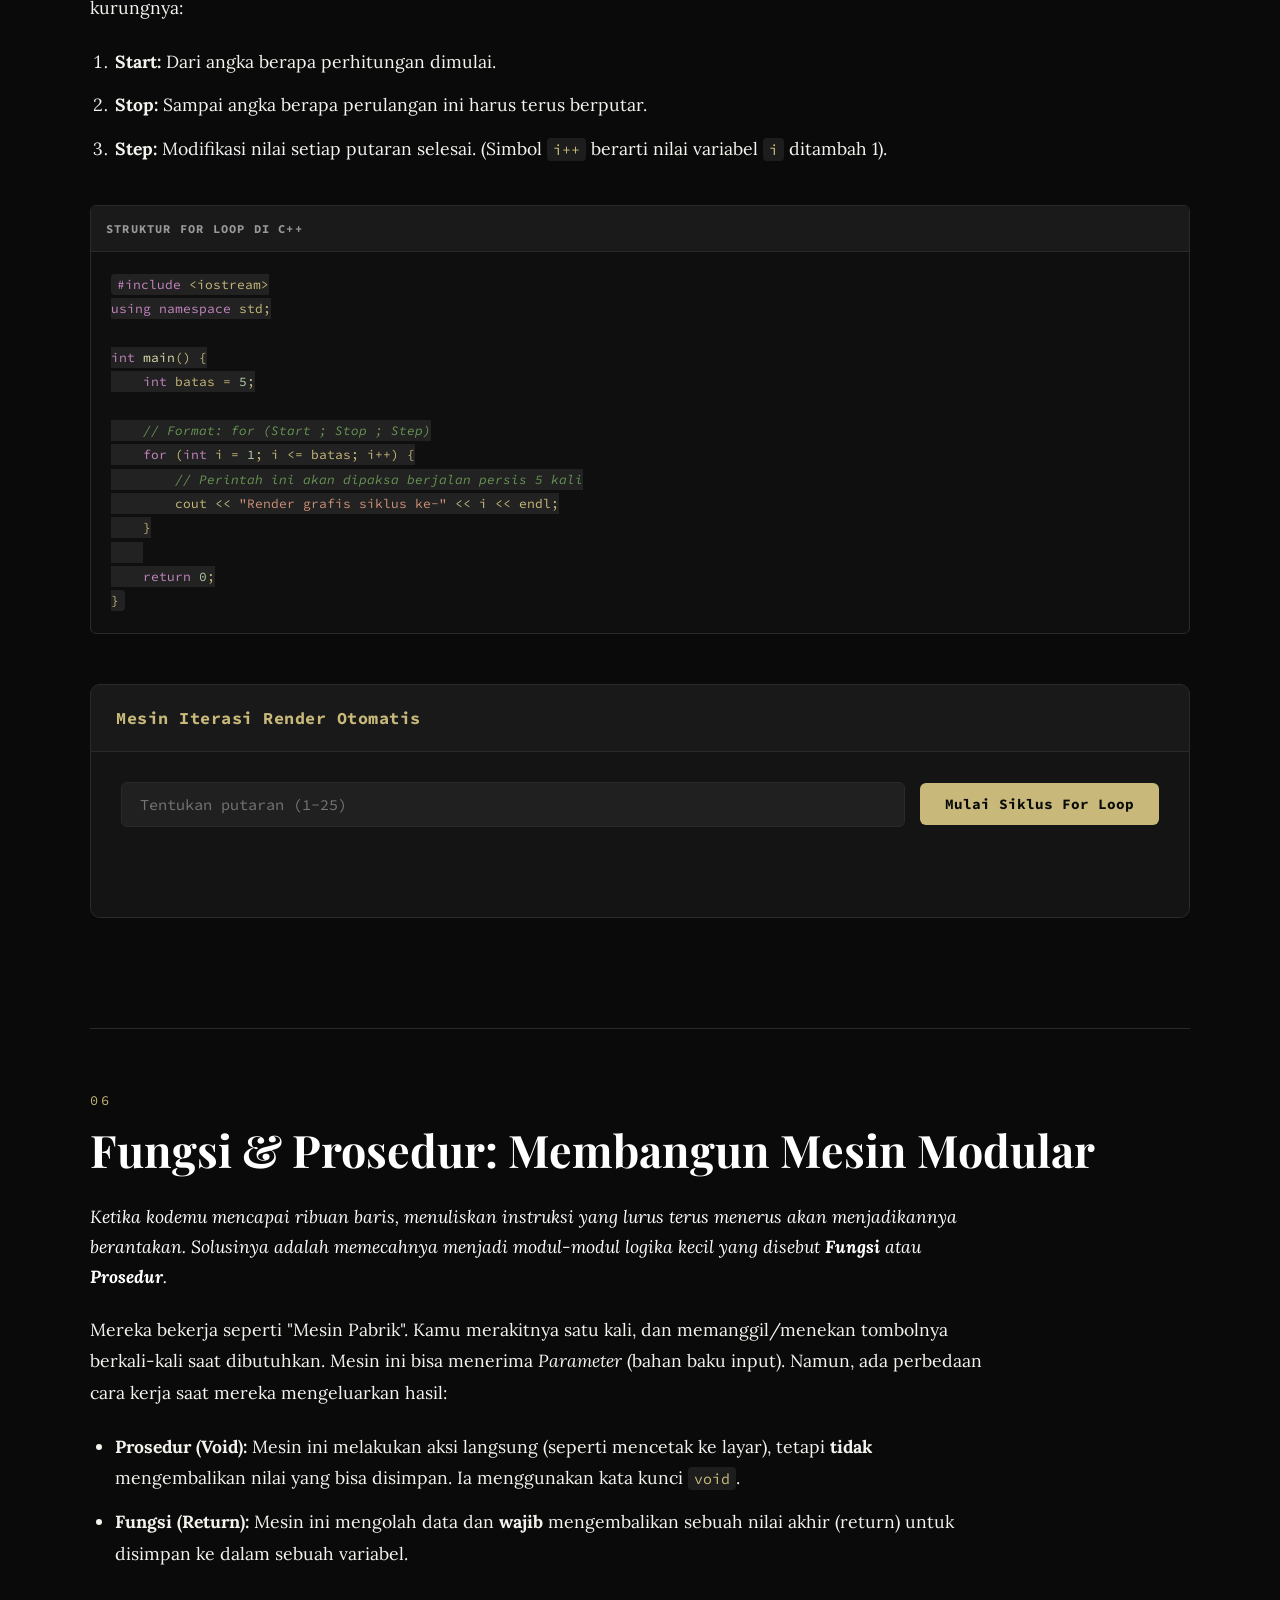
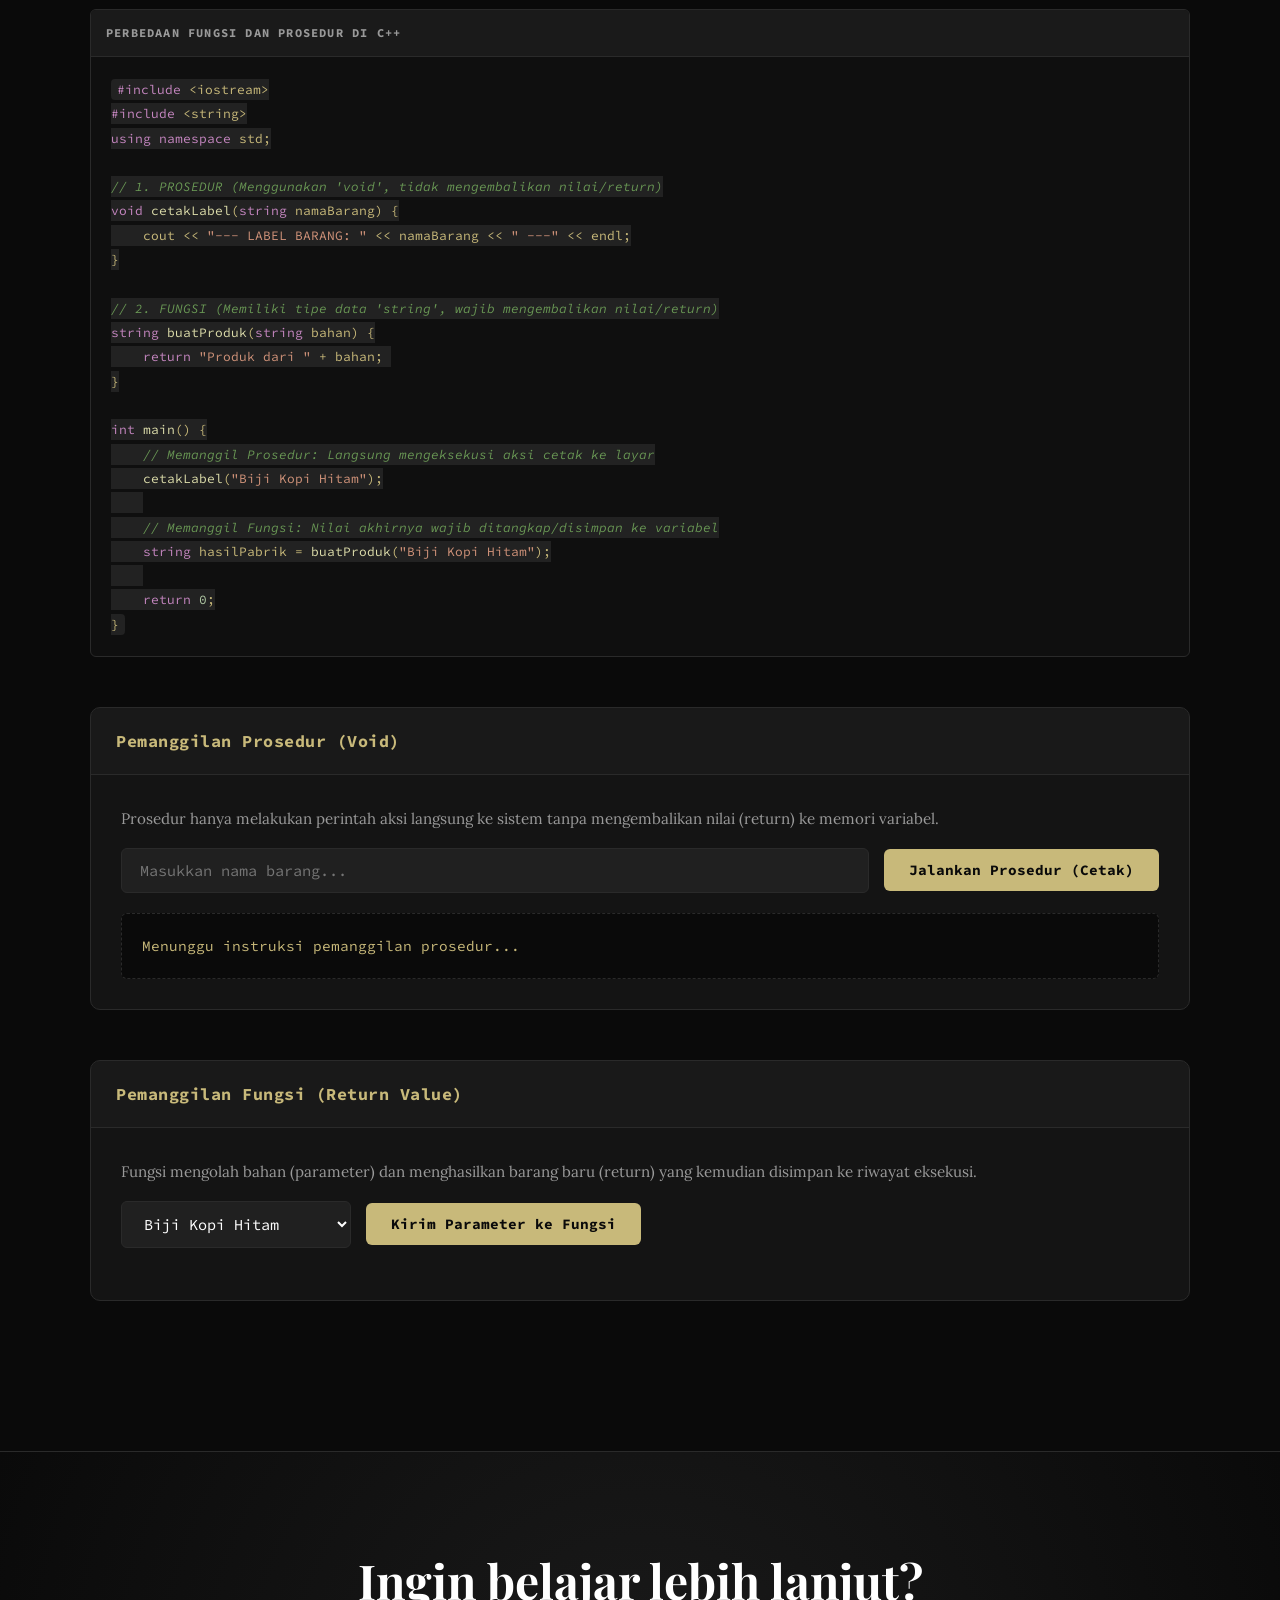
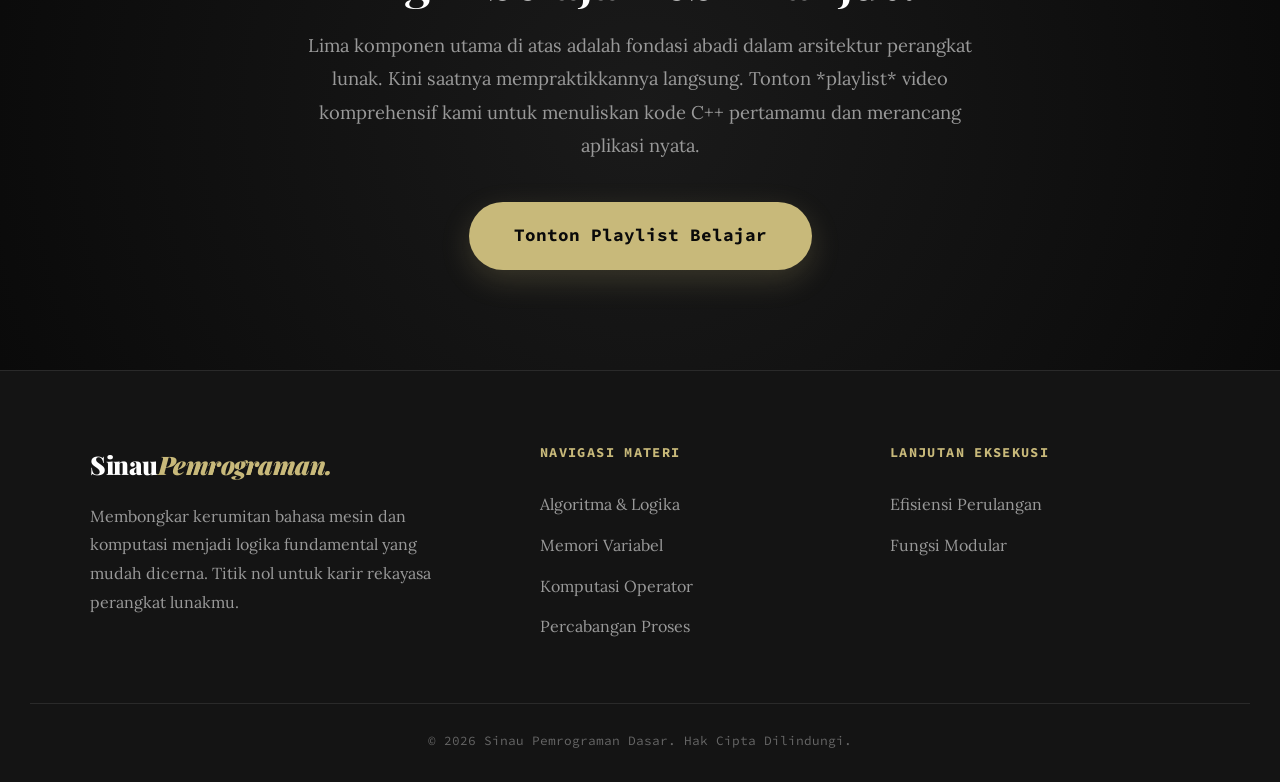
==== commit d6be3de8: "Add files via upload" ====
--- a/index.html
+++ b/index.html
@@ -1,295 +1,411 @@
-    <!DOCTYPE html>
-    <html lang="id">
-    <head>
-    <meta charset="UTF-8"/>
-    <meta name="viewport" content="width=device-width, initial-scale=1.0"/>
-    <title>BookCircle — Sirkulasi Buku & Catatan Kampus</title>
-    <link rel="preconnect" href="https://fonts.googleapis.com"/>
-    <link href="https://fonts.googleapis.com/css2?family=Playfair+Display:ital,wght@0,400;0,700;0,900;1,400&family=DM+Sans:wght@300;400;500;600;700&display=swap" rel="stylesheet"/>
-    <link rel="stylesheet" href="https://cdnjs.cloudflare.com/ajax/libs/font-awesome/6.5.0/css/all.min.css"/>
-    <link rel="stylesheet" href="css/main.css"/>
-    <link rel="stylesheet" href="css/components.css"/>
-    <link rel="stylesheet" href="css/pages.css"/>
-    <style>
-        .page-body { padding-top: 66px; }
-        /* Prevent nav-links href jump */
-        html { scroll-padding-top: 80px; }
-    </style>
-    </head>
-    <body>
-
-    <!-- NAVBAR injected by JS -->
-    <div id="navbarMount"></div>
-
-    <!-- ===== HERO ===== -->
-    <section class="hero" id="beranda">
-    <div class="hero-bg">
-        <div class="blob blob-1"></div>
-        <div class="blob blob-2"></div>
-        <div class="hero-grain"></div>
-    </div>
-
-    <div class="hero-content anim-fadeUp">
-        <div class="hero-eyebrow">✦ Platform Mahasiswa Indonesia</div>
-        <h1 class="hero-title">
-        Buku Bekas,<br/><em>Nilai Baru.</em>
-        </h1>
-        <p class="hero-sub">
-        Jual, beli, tukar, atau donasikan buku teks & catatan kuliahmu.
-        Hemat lebih banyak, belajar lebih jauh.
-        </p>
-
-        <div class="hero-search-wrap">
-        <div class="search-bar">
-            <i class="fa fa-search"></i>
-            <input type="text" id="heroSearch" placeholder="Cari buku, mata kuliah, atau nama dosen..." onkeydown="if(event.key==='Enter')goSearch()"/>
-            <button class="search-btn" onclick="goSearch()">Cari Buku</button>
-        </div>
-        </div>
-
-        <div class="hero-quick-tags">
-        <span class="quick-tag" onclick="goSearchQuery('Kalkulus')">Kalkulus</span>
-        <span class="quick-tag" onclick="goSearchQuery('Fisika')">Fisika Dasar</span>
-        <span class="quick-tag" onclick="goSearchQuery('Ekonomi')">Ekonomi</span>
-        <span class="quick-tag" onclick="goSearchQuery('Pemrograman')">Pemrograman</span>
-        <span class="quick-tag" onclick="goSearchQuery('Hukum')">Hukum</span>
-        <span class="quick-tag" onclick="goSearchQuery('Catatan Kuliah')">Catatan Kuliah</span>
-        </div>
-
-        <div class="hero-cta">
-        <a href="pages/catalog.html" class="btn-primary lg"><i class="fa fa-compass"></i> Jelajahi Katalog</a>
-        <a href="pages/sell.html"    class="btn-outline lg" id="heroSellBtn"><i class="fa fa-plus"></i> Jual Bukumu</a>
-        </div>
-    </div>
-
-    <div class="hero-visual anim-fadeUp anim-d3">
-        <div class="books-float">
-        <div class="float-book fb-1"><span>Kalkulus</span></div>
-        <div class="float-book fb-2"><span>Fisika Dasar</span></div>
-        <div class="float-book fb-3"><span>Algoritma</span></div>
-        <div class="float-book fb-4"><span>Ekonomi Mikro</span></div>
-        </div>
-    </div>
-    </section>
-
-    <!-- ===== STATS ===== -->
-    <div class="stats-strip">
-    <div class="stats-inner">
-        <div class="stat-item">
-        <span class="stat-num" data-target="2400">0</span>
-        <span class="stat-label">Buku Tersedia</span>
-        </div>
-        <div class="stat-sep"></div>
-        <div class="stat-item">
-        <span class="stat-num" data-target="1800">0</span>
-        <span class="stat-label">Mahasiswa Aktif</span>
-        </div>
-        <div class="stat-sep"></div>
-        <div class="stat-item">
-        <span class="stat-num" data-target="340">0</span>
-        <span class="stat-label">Kampus Terdaftar</span>
-        </div>
-        <div class="stat-sep"></div>
-        <div class="stat-item">
-        <span class="stat-num" data-target="95">0</span>
-        <span class="stat-label">% Kepuasan</span>
-        </div>
-    </div>
-    </div>
-
-    <!-- ===== CATEGORIES ===== -->
-    <section class="section" id="kategori">
-    <div class="section-wrap">
-        <div class="section-header">
-        <h2>Telusuri <em>Kategori</em></h2>
-        <a href="pages/catalog.html" class="see-all">Lihat semua →</a>
-        </div>
-        <div class="cat-grid">
-        <div class="cat-card" onclick="goCat('Teknik & Sains')">
-            <div class="cat-emoji">⚗️</div>
-            <h3>Teknik & Sains</h3>
-            <p>324 buku</p>
-        </div>
-        <div class="cat-card" onclick="goCat('Ekonomi & Bisnis')">
-            <div class="cat-emoji">📊</div>
-            <h3>Ekonomi & Bisnis</h3>
-            <p>218 buku</p>
-        </div>
-        <div class="cat-card" onclick="goCat('Hukum')">
-            <div class="cat-emoji">⚖️</div>
-            <h3>Hukum</h3>
-            <p>145 buku</p>
-        </div>
-        <div class="cat-card" onclick="goCat('Kedokteran')">
-            <div class="cat-emoji">🩺</div>
-            <h3>Kedokteran</h3>
-            <p>189 buku</p>
-        </div>
-        <div class="cat-card" onclick="goCat('Bahasa & Sastra')">
-            <div class="cat-emoji">📝</div>
-            <h3>Bahasa & Sastra</h3>
-            <p>97 buku</p>
-        </div>
-        <div class="cat-card" onclick="goCat('Catatan Kuliah')">
-            <div class="cat-emoji">📓</div>
-            <h3>Catatan Kuliah</h3>
-            <p>512 item</p>
-        </div>
-        <div class="cat-card" onclick="goCat('Psikologi')">
-            <div class="cat-emoji">🧠</div>
-            <h3>Psikologi</h3>
-            <p>86 buku</p>
-        </div>
-        <div class="cat-card" onclick="goCat('Pertanian')">
-            <div class="cat-emoji">🌾</div>
-            <h3>Pertanian</h3>
-            <p>73 buku</p>
-        </div>
-        </div>
-    </div>
-    </section>
-
-    <!-- ===== FEATURED BOOKS ===== -->
-    <div class="featured-section">
-    <div class="section-wrap">
-        <div class="section-header">
-        <h2>Buku <em>Terbaru</em></h2>
-        <a href="pages/catalog.html" class="see-all">Lihat semua →</a>
-        </div>
-        <div class="books-grid" id="featuredGrid"></div>
-    </div>
-    </div>
-
-    <!-- ===== HOW IT WORKS ===== -->
-    <section class="section" id="caranya">
-    <div class="section-wrap">
-        <div class="section-header section-center">
-        <h2>Cara <em>Kerjanya</em></h2>
-        </div>
-        <div class="steps-grid">
-        <div class="step-card">
-            <div class="step-num">01</div>
-            <h3>Daftar Gratis</h3>
-            <p>Buat akun dengan email kampusmu. Gratis selamanya, tanpa biaya berlangganan.</p>
-        </div>
-        <div class="step-card">
-            <div class="step-num">02</div>
-            <h3>Cari atau Listing</h3>
-            <p>Cari buku berdasarkan mata kuliah atau dosen, atau upload bukumu untuk dijual.</p>
-        </div>
-        <div class="step-card">
-            <div class="step-num">03</div>
-            <h3>Chat & Deal</h3>
-            <p>Hubungi penjual langsung, negosiasi harga, dan atur metode pengiriman.</p>
-        </div>
-        <div class="step-card">
-            <div class="step-num">04</div>
-            <h3>Beri Rating</h3>
-            <p>Selesaikan transaksi dan beri ulasan untuk membangun komunitas yang terpercaya.</p>
-        </div>
-        </div>
-    </div>
-    </section>
-
-    <!-- ===== REQUEST BANNER ===== -->
-    <div class="request-strip">
-    <div class="request-strip-inner">
-        <div>
-        <h2>Tidak menemukan buku yang dicari?</h2>
-        <p>Pasang permintaan wishlist dan kami bantu carikan dari komunitas.</p>
-        </div>
-        <a href="pages/wishlist.html" class="btn-primary lg"><i class="fa fa-bell"></i> Pasang Permintaan</a>
-    </div>
-    </div>
-
-    <!-- ===== TESTIMONIALS ===== -->
-    <section class="section" id="tentang">
-    <div class="section-wrap">
-        <div class="section-header section-center">
-        <h2>Kata <em>Mereka</em></h2>
-        </div>
-        <div class="testi-grid">
-        <div class="testi-card">
-            <div class="testi-stars">★★★★★</div>
-            <p>"Hemat 200rb buat buku Kalkulus Stewart! Kondisinya masih oke banget, cuma ada sedikit stabilo."</p>
-            <div class="testi-author">
-            <img src="https://api.dicebear.com/7.x/initials/svg?seed=Rina&backgroundColor=F1DABF&textColor=362417" alt="Rina"/>
-            <div><strong>Rina S.</strong><span>Teknik Sipil, UNSOED</span></div>
-            </div>
-        </div>
-        <div class="testi-card">
-            <div class="testi-stars">★★★★★</div>
-            <p>"Catatan rangkuman kakak tingkat worth it banget, udah ada highlight poin-poin penting yang sering keluar ujian."</p>
-            <div class="testi-author">
-            <img src="https://api.dicebear.com/7.x/initials/svg?seed=Budi&backgroundColor=92817A&textColor=ffffff" alt="Budi"/>
-            <div><strong>Budi P.</strong><span>Akuntansi, UNDIP</span></div>
-            </div>
-        </div>
-        <div class="testi-card">
-            <div class="testi-stars">★★★★☆</div>
-            <p>"Jual buku lama cepet banget, dalam 2 hari langsung ada yang minat. Proses chat-nya gampang dan cepat."</p>
-            <div class="testi-author">
-            <img src="https://api.dicebear.com/7.x/initials/svg?seed=Sari&backgroundColor=362417&textColor=ffffff" alt="Sari"/>
-            <div><strong>Sari W.</strong><span>Hukum, UGM</span></div>
-            </div>
-        </div>
-        </div>
-    </div>
-    </section>
-
-    <!-- ===== FOOTER ===== -->
-    <div id="footerMount"></div>
-
-    <script src="js/data.js"></script>
-    <script>
-    // ===== MOUNT NAVBAR & FOOTER =====
-    document.getElementById('navbarMount').innerHTML = buildNavbar('home', '');
-    document.getElementById('footerMount').innerHTML = buildFooter('');
-
-    // Fix sell btn for non-logged-in
-    document.getElementById('heroSellBtn')?.addEventListener('click', function(e){
-        if (!isLoggedIn()) {
-        e.preventDefault();
-        window.location.href = 'pages/login.html?redirect=pages/sell.html';
-        }
-    });
-
-    // ===== RENDER FEATURED BOOKS =====
-    const grid = document.getElementById('featuredGrid');
-    AppState.books.slice(0,8).forEach(b => {
-        grid.innerHTML += buildBookCard(b, '');
-    });
-
-    // ===== STATS COUNTER =====
-    const statsObs = new IntersectionObserver(entries => {
-        entries.forEach(entry => {
-        if (!entry.isIntersecting) return;
-        entry.target.querySelectorAll('.stat-num').forEach(el => {
-            const target = +el.dataset.target;
-            let cur = 0, step = target/60;
-            const t = setInterval(() => {
-            cur += step;
-            if (cur >= target) { el.textContent = target.toLocaleString(); clearInterval(t); }
-            else el.textContent = Math.floor(cur).toLocaleString();
-            }, 22);
-        });
-        statsObs.unobserve(entry.target);
-        });
-    }, { threshold: 0.3 });
-    document.querySelector('.stats-strip') && statsObs.observe(document.querySelector('.stats-strip'));
-
-    // ===== SEARCH =====
-    function goSearch() {
-        const q = document.getElementById('heroSearch').value.trim();
-        window.location.href = `pages/catalog.html?q=${encodeURIComponent(q)}`;
-    }
-    function goSearchQuery(q) {
-        window.location.href = `pages/catalog.html?q=${encodeURIComponent(q)}`;
-    }
-    function goCat(cat) {
-        window.location.href = `pages/catalog.html?cat=${encodeURIComponent(cat)}`;
-    }
-
-    </script>
-    </body>
-    </html>+<!DOCTYPE html>
+<html lang="id">
+<head>
+    <meta charset="UTF-8">
+    <meta name="viewport" content="width=device-width, initial-scale=1.0">
+    <title>Sinau Pemrograman Dasar</title>
+    
+    <link rel="preconnect" href="https://fonts.googleapis.com">
+    <link rel="preconnect" href="https://fonts.gstatic.com" crossorigin>
+    <link href="https://fonts.googleapis.com/css2?family=Playfair+Display:ital,wght@0,400;0,700;0,900;1,400&family=Source+Code+Pro:wght@400;600&family=Lora:ital,wght@0,400;0,600;1,400&display=swap" rel="stylesheet">
+    <link rel="stylesheet" href="style.css">
+</head>
+<body>
+
+<!-- NAVIGASI -->    
+    <nav class="navbar">
+        <div class="nav-container">
+            <h1 class="logo">Sinau<em>Pemrograman.</em></h1>
+           
+            <div class="hamburger" id="hamburger">
+                <span></span>
+                <span></span>
+                <span></span>
+            </div>
+
+            <ul class="nav-links" id="nav-links">
+                <li><a href="#pengantar" onclick="closeMenu()">Pengantar</a></li>
+                <li><a href="#variabel" onclick="closeMenu()">Variabel</a></li>
+                <li><a href="#operator" onclick="closeMenu()">Operator</a></li>
+                <li><a href="#percabangan" onclick="closeMenu()">Percabangan</a></li>
+                <li><a href="#perulangan" onclick="closeMenu()">Perulangan</a></li>
+                <li><a href="#fungsi" onclick="closeMenu()">Fungsi</a></li>
+            </ul>
+        </div>
+    </nav>
+
+<!-- HERO SECTION -->
+    <section class="hero-section" id="hero">
+        <div class="hero-container">
+            <div class="hero-text">
+                <div class="kicker">Modul Pembelajaran SMA</div>
+                <h2>Logika Komputer,<br><em>Bahasa Manusia.</em></h2>
+                <p>Manusia berbicara dengan makna, mesin beroperasi murni dengan aliran listrik. Pemrograman adalah seni menerjemahkan niat manusia ke dalam instruksi presisi yang bisa dipahami oleh prosesor.</p>
+                <a href="#pengantar" class="btn-hero">Mulai Membaca</a>
+            </div>
+            
+            <div class="hero-visual">
+                <div class="card-stack" id="hero-stack">
+                    <div class="lang-card js-card">
+                        <img src="https://cdn.jsdelivr.net/gh/devicons/devicon@latest/icons/javascript/javascript-original.svg" alt="JavaScript Logo">
+                    </div>
+                    <div class="lang-card py-card">
+                        <img src="https://cdn.jsdelivr.net/gh/devicons/devicon@latest/icons/python/python-original.svg" alt="Python Logo">
+                    </div>
+                    <div class="lang-card cpp-card">
+                        <img src="https://cdn.jsdelivr.net/gh/devicons/devicon@latest/icons/cplusplus/cplusplus-original.svg" alt="C++ Logo">
+                    </div>
+                </div>
+            </div>
+        </div>
+    </section>
+
+<!-- KONTEN UTAMA -->
+    <main id="app-content">
+
+    <!-- Pengantar -->
+        <section id="pengantar" class="page-section">
+            <article class="content-article">
+                <div class="seksi-nomor">01</div>
+                <h3>Menjembatani Manusia dan Mesin: Algoritma</h3>
+                
+                <p class="lead-paragraph">Bahasa yang kita gunakan sehari-hari penuh dengan ambiguitas dan konteks. Ketika kita berkata "tolong buatkan kopi", manusia lain mengerti apa yang harus dilakukan berdasarkan intuisi dan pengalamannya.</p>
+                <p>Namun, komputer tidak memiliki intuisi. Ia adalah benda mati yang hanya memahami dua hal: ada arus listrik (1) dan tidak ada arus listrik (0). Agar "bahasa manusia" tadi bisa dimengerti oleh "logika komputer", kita harus membangun sebuah jembatan.</p>
+                <p>Jembatan itulah yang disebut dengan <strong>Algoritma</strong>. Algoritma adalah urutan langkah-langkah logis, pasti, dan tidak ambigu yang dirancang untuk memecahkan sebuah masalah. Komputer membutuhkan algoritma dengan presisi absolut:</p>
+                <ol>
+                    <li>Verifikasi apakah air di dalam teko lebih dari 250ml. Jika tidak, isi air.</li>
+                    <li>Nyalakan elemen pemanas teko.</li>
+                    <li>Pantau sensor suhu hingga mencapai tepat 95 derajat Celcius.</li>
+                    <li>Tuangkan 15 gram bubuk kopi ke dalam gelas.</li>
+                    <li>Tuangkan air panas ke dalam gelas perlahan.</li>
+                </ol>
+
+                <blockquote class="pull-quote">"Bahasa pemrograman hanyalah kamus penerjemah. Kemampuan menyusun logika algoritmalah yang menjadi inti dari keahlian seorang programmer sejati."</blockquote>
+            </article>
+        </section>
+
+        <hr class="section-divider">
+
+    <!-- Variabel -->
+        <section id="variabel" class="page-section">
+            <article class="content-article">
+                <div class="seksi-nomor">02</div>
+                <h3>Variabel dan Manipulasi Memori</h3>
+                
+                <p class="lead-paragraph">Sebelum komputer bisa memproses algoritma, ia harus "mengingat" data apa yang sedang ia kerjakan. Di sinilah peran memori (RAM) dan konsep Variabel menjadi sangat krusial.</p>
+                <p>Secara fisik, memori komputer terdiri dari miliaran sel kecil. Membaca dan menulis di alamat fisik memori tersebut sangatlah rumit. Oleh karena itu, kita menggunakan <strong>Variabel</strong>.</p>
+                <p>Variabel adalah "alias" atau label yang kita tempelkan pada sebuah laci di dalam memori. Alih-alih mengingat kode mesin yang rumit, kita cukup memberi nama laci tersebut dan mendeklarasikan <strong>Tipe Data</strong> apa yang akan masuk ke laci tersebut.</p>
+                
+                <div class="kode-blok-center">
+                    <div class="kode-label">Struktur Alokasi Memori di C++</div>
+                    <pre><code><span class="kode-keyword">#include</span> &lt;iostream&gt;
+<span class="kode-keyword">#include</span> &lt;string&gt;
+<span class="kode-keyword">using namespace</span> std;
+
+<span class="kode-keyword">int</span> <span class="kode-fungsi">main</span>() {
+    <span class="kode-comment">// Program mengalokasikan RAM sesuai dengan wujud data yang masuk</span>
+    <span class="kode-keyword">string</span> tipeTeks = <span class="kode-string">"Halo Dunia"</span>;
+    <span class="kode-keyword">int</span> tipeAngkaBulat = <span class="kode-number">100</span>;
+    <span class="kode-keyword">float</span> tipeAngkaPecahan = <span class="kode-number">3.14</span>;
+    <span class="kode-keyword">bool</span> tipeLogika = <span class="kode-keyword">true</span>; <span class="kode-comment">// Logika Biner (1 atau 0)</span>
+
+    cout << <span class="kode-string">"Data berhasil disimpan di dalam laci RAM!"</span>;
+    <span class="kode-keyword">return</span> <span class="kode-number">0</span>;
+}</code></pre>
+                </div>
+
+                <div class="demo-card">
+                    <div class="demo-header">
+                        <span class="demo-judul">Detektor Tipe Data CPU</span>
+                    </div>
+                    <div class="demo-body">
+                        <div class="demo-input-group">
+                            <input type="text" id="type-input" placeholder="Ketik angka, teks, atau true/false..." class="demo-input">
+                        </div>
+                        <div class="demo-output" id="type-result">Sistem standby. Menunggu masukan data ke memori...</div>
+                    </div>
+                </div>
+            </article>
+        </section>
+
+        <hr class="section-divider">
+
+    <!-- Operator -->
+        <section id="operator" class="page-section">
+            <article class="content-article">
+                <div class="seksi-nomor">03</div>
+                <h3>Operator dan Komputasi Mesin</h3>
+                
+                <p class="lead-paragraph">Data yang diam di dalam memori tidak akan menghasilkan program yang berguna. Kita harus memanipulasinya menggunakan ALU (Arithmetic Logic Unit)—bagian dari prosesor yang bertugas melakukan perhitungan matematika.</p>
+                <p>Dalam C++, kita menginstruksikan prosesor dengan menggunakan simbol-simbol khusus yang disebut <strong>Operator</strong>. Berikut adalah kategori utamanya:</p>
+                
+                <ul>
+                    <li><strong>Operator Aritmatika:</strong> Layaknya kalkulator (<code>+</code>, <code>-</code>, <code>*</code>, <code>/</code>). Ada satu operator krusial yaitu <strong>Modulo (<code>%</code>)</strong> yang berfungsi mencari <em>sisa hasil bagi</em>.</li>
+                    <li><strong>Operator Perbandingan:</strong> Membandingkan dua nilai (<code>></code>, <code><</code>, <code>==</code>) dan selalu mengembalikan nilai Boolean logika (<code>true</code>/<code>false</code>).</li>
+                    <li><strong>Operator Logika:</strong> Digunakan untuk menggabungkan syarat. <strong>AND (<code>&&</code>)</strong> mewajibkan semua syarat benar, sedangkan <strong>OR (<code>||</code>)</strong> cukup salah satu saja yang benar.</li>
+                </ul>
+
+                <div class="kode-blok-center">
+                    <div class="kode-label">Aritmatika & Perbandingan di C++</div>
+                    <pre><code><span class="kode-keyword">#include</span> &lt;iostream&gt;
+<span class="kode-keyword">using namespace</span> std;
+
+<span class="kode-keyword">int</span> <span class="kode-fungsi">main</span>() {
+    <span class="kode-keyword">int</span> num1 = <span class="kode-number">10</span>;
+    <span class="kode-keyword">int</span> num2 = <span class="kode-number">3</span>;
+
+    <span class="kode-comment">// Melakukan komputasi Aritmatika (Sisa Bagi / Modulo)</span>
+    <span class="kode-keyword">int</span> hasilBagi = num1 % num2;
+
+    <span class="kode-comment">// Melakukan evaluasi Perbandingan</span>
+    <span class="kode-keyword">bool</span> cekLebihBesar = (num1 > num2);
+
+    cout << <span class="kode-string">"Sisa bagi (Modulo)  : "</span> << hasilBagi << endl;
+    cout << <span class="kode-string">"Apakah 10 > 3?      : "</span> << cekLebihBesar; <span class="kode-comment">// Muncul 1 (True)</span>
+    
+    <span class="kode-keyword">return</span> <span class="kode-number">0</span>;
+}</code></pre>
+                </div>
+
+                <div class="demo-card">
+                    <div class="demo-header">
+                        <span class="demo-judul">Mesin Analisis ALU</span>
+                    </div>
+                    <div class="demo-body">
+                        <p style="color:var(--abu-muda); font-size: 0.95rem; margin-bottom: 15px; font-family: var(--font-body);">Masukan 2 angka. Sistem akan langsung menghitung operasi Aritmatika sekaligus menganalisis Operator Perbandingannya.</p>
+                        <div class="demo-input-group">
+                            <input type="number" id="calc-num1" value="10" class="demo-input demo-input-kecil">
+                            
+                            <select id="calc-op" class="demo-select" style="max-width:180px;">
+                                <option value="+">Tambah (+)</option>
+                                <option value="-">Kurang (-)</option>
+                                <option value="*">Kali (*)</option>
+                                <option value="/">Bagi (/)</option>
+                                <option value="%">Modulo (%)</option>
+                            </select>
+
+                            <input type="number" id="calc-num2" value="3" class="demo-input demo-input-kecil">
+                            <button class="btn-action" onclick="calculate()">Eksekusi CPU</button>
+                        </div>
+                        <div class="demo-output" id="calc-result">Menunggu instruksi komputasi matematika dan logika...</div>
+                    </div>
+                </div>
+            </article>
+        </section>
+
+        <hr class="section-divider">
+
+    <!-- Percabangan -->
+        <section id="percabangan" class="page-section">
+            <article class="content-article">
+                <div class="seksi-nomor">04</div>
+                <h3>Percabangan (Control Flow)</h3>
+                
+                <p class="lead-paragraph">Aplikasi modern tidak hanya berjalan lurus. Ia bisa "berpikir" dan merespons situasi secara berbeda, layaknya sensor pintar yang bereaksi terhadap lingkungan. Kemampuan memilih rute ini disebut Percabangan.</p>
+                <p>Dalam C++, logika ini dibangun menggunakan struktur <strong>if</strong> (jika kondisi benar), <strong>else if</strong> (atau jika kondisi lain yang benar), dan <strong>else</strong> (bila semua kondisi salah). Penting diingat: begitu komputer menemukan satu blok yang bernilai <code>true</code>, ia akan mengeksekusi blok tersebut lalu <strong>langsung melompat keluar, mengabaikan semua syarat di bawahnya</strong>.</p>
+                
+                <div class="kode-blok-center">
+                    <div class="kode-label">Arsitektur Percabangan di C++</div>
+                    <pre><code><span class="kode-keyword">#include</span> &lt;iostream&gt;
+<span class="kode-keyword">using namespace</span> std;
+
+<span class="kode-keyword">int</span> <span class="kode-fungsi">main</span>() {
+    <span class="kode-keyword">int</span> suhu = <span class="kode-number">25</span>;
+
+    <span class="kode-comment">// Program akan mengecek satu per satu dari atas ke bawah</span>
+    <span class="kode-keyword">if</span> (suhu <= <span class="kode-number">0</span>) {
+        cout << <span class="kode-string">"Air berwujud Padat (Es)"</span>;
+    } 
+    <span class="kode-keyword">else if</span> (suhu >= <span class="kode-number">100</span>) {
+        cout << <span class="kode-string">"Air berwujud Gas (Uap)"</span>;
+    } 
+    <span class="kode-keyword">else</span> {
+        <span class="kode-comment">// Kondisi ini yang tereksekusi!</span>
+        cout << <span class="kode-string">"Air berwujud Cair"</span>;
+    }
+    
+    <span class="kode-keyword">return</span> <span class="kode-number">0</span>;
+}</code></pre>
+                </div>
+
+                <div class="demo-card">
+                    <div class="demo-header">
+                        <span class="demo-judul">Sensor Keputusan Suhu (If-Else)</span>
+                    </div>
+                    <div class="demo-body">
+                        <div class="demo-input-group">
+                            <input type="number" id="suhu-input" placeholder="Masukkan angka Celcius" class="demo-input">
+                            <button class="btn-action" onclick="checkSuhu()">Cek Kondisi Fisik Air</button>
+                        </div>
+                        <div class="demo-output" id="suhu-result">Menunggu data sensor suhu lingkungan...</div>
+                    </div>
+                </div>
+            </article>
+        </section>
+
+        <hr class="section-divider">
+
+    <!-- Perulangan -->
+        <section id="perulangan" class="page-section">
+            <article class="content-article">
+                <div class="seksi-nomor">05</div>
+                <h3>Perulangan Logika (Looping)</h3>
+                
+                <p class="lead-paragraph">Batas terdalam ketahanan manusia adalah kelelahan fisik. Sebaliknya, keunggulan mutlak mesin adalah kemampuannya menjalankan instruksi yang sama jutaan kali secara akurat tanpa merasa bosan.</p>
+                <p>Di dunia pemrograman, kita sangat menghindari penulisan kode repetitif. Kita menggunakan <strong>Looping</strong>. Jenis perulangan yang paling sering dipakai adalah <strong>For Loop</strong>. Ia memerlukan 3 parameter utama di dalam kurungnya:</p>
+                
+                <ol>
+                    <li><strong>Start:</strong> Dari angka berapa perhitungan dimulai.</li>
+                    <li><strong>Stop:</strong> Sampai angka berapa perulangan ini harus terus berputar.</li>
+                    <li><strong>Step:</strong> Modifikasi nilai setiap putaran selesai. (Simbol <code>i++</code> berarti nilai variabel <code>i</code> ditambah 1).</li>
+                </ol>
+
+                <div class="kode-blok-center">
+                    <div class="kode-label">Struktur For Loop di C++</div>
+                    <pre><code><span class="kode-keyword">#include</span> &lt;iostream&gt;
+<span class="kode-keyword">using namespace</span> std;
+
+<span class="kode-keyword">int</span> <span class="kode-fungsi">main</span>() {
+    <span class="kode-keyword">int</span> batas = <span class="kode-number">5</span>;
+
+    <span class="kode-comment">// Format: for (Start ; Stop ; Step)</span>
+    <span class="kode-keyword">for</span> (<span class="kode-keyword">int</span> i = <span class="kode-number">1</span>; i <= batas; i++) {
+        <span class="kode-comment">// Perintah ini akan dipaksa berjalan persis 5 kali</span>
+        cout << <span class="kode-string">"Render grafis siklus ke-"</span> << i << endl;
+    }
+    
+    <span class="kode-keyword">return</span> <span class="kode-number">0</span>;
+}</code></pre>
+                </div>
+
+                <div class="demo-card">
+                    <div class="demo-header">
+                        <span class="demo-judul">Mesin Iterasi Render Otomatis</span>
+                    </div>
+                    <div class="demo-body">
+                        <div class="demo-input-group">
+                            <input type="number" id="loop-input" placeholder="Tentukan putaran (1-25)" class="demo-input" min="1" max="25">
+                            <button class="btn-action" onclick="runLoop()">Mulai Siklus For Loop</button>
+                        </div>
+                        <div class="box-container" id="loop-result" style="margin-top:20px; display:flex; gap:12px; flex-wrap:wrap; min-height: 40px;"></div>
+                    </div>
+                </div>
+            </article>
+        </section>
+
+        <hr class="section-divider">
+
+    <!-- Fungsi & Prosedur -->
+        <section id="fungsi" class="page-section">
+            <article class="content-article">
+                <div class="seksi-nomor">06</div>
+                <h3>Fungsi & Prosedur: Membangun Mesin Modular</h3>
+                
+                <p class="lead-paragraph">Ketika kodemu mencapai ribuan baris, menuliskan instruksi yang lurus terus menerus akan menjadikannya berantakan. Solusinya adalah memecahnya menjadi modul-modul logika kecil yang disebut <strong>Fungsi</strong> atau <strong>Prosedur</strong>.</p>
+                <p>Mereka bekerja seperti "Mesin Pabrik". Kamu merakitnya satu kali, dan memanggil/menekan tombolnya berkali-kali saat dibutuhkan. Mesin ini bisa menerima <em>Parameter</em> (bahan baku input). Namun, ada perbedaan cara kerja saat mereka mengeluarkan hasil:</p>
+                
+                <ul>
+                    <li><strong>Prosedur (Void):</strong> Mesin ini melakukan aksi langsung (seperti mencetak ke layar), tetapi <strong>tidak</strong> mengembalikan nilai yang bisa disimpan. Ia menggunakan kata kunci <code>void</code>.</li>
+                    <li><strong>Fungsi (Return):</strong> Mesin ini mengolah data dan <strong>wajib</strong> mengembalikan sebuah nilai akhir (return) untuk disimpan ke dalam sebuah variabel.</li>
+                </ul>
+
+                <div class="kode-blok-center">
+                    <div class="kode-label">Perbedaan Fungsi dan Prosedur di C++</div>
+                    <pre><code><span class="kode-keyword">#include</span> &lt;iostream&gt;
+<span class="kode-keyword">#include</span> &lt;string&gt;
+<span class="kode-keyword">using namespace</span> std;
+
+<span class="kode-comment">// 1. PROSEDUR (Menggunakan 'void', tidak mengembalikan nilai/return)</span>
+<span class="kode-keyword">void</span> <span class="kode-fungsi">cetakLabel</span>(<span class="kode-keyword">string</span> namaBarang) {
+    cout << <span class="kode-string">"--- LABEL BARANG: "</span> << namaBarang << <span class="kode-string">" ---"</span> << endl;
+}
+
+<span class="kode-comment">// 2. FUNGSI (Memiliki tipe data 'string', wajib mengembalikan nilai/return)</span>
+<span class="kode-keyword">string</span> <span class="kode-fungsi">buatProduk</span>(<span class="kode-keyword">string</span> bahan) {
+    <span class="kode-keyword">return</span> <span class="kode-string">"Produk dari "</span> + bahan; 
+}
+
+<span class="kode-keyword">int</span> <span class="kode-fungsi">main</span>() {
+    <span class="kode-comment">// Memanggil Prosedur: Langsung mengeksekusi aksi cetak ke layar</span>
+    <span class="kode-fungsi">cetakLabel</span>(<span class="kode-string">"Biji Kopi Hitam"</span>);
+    
+    <span class="kode-comment">// Memanggil Fungsi: Nilai akhirnya wajib ditangkap/disimpan ke variabel</span>
+    <span class="kode-keyword">string</span> hasilPabrik = <span class="kode-fungsi">buatProduk</span>(<span class="kode-string">"Biji Kopi Hitam"</span>);
+    
+    <span class="kode-keyword">return</span> <span class="kode-number">0</span>;
+}</code></pre>
+                </div>
+
+                <div class="demo-card">
+                    <div class="demo-header">
+                        <span class="demo-judul">Pemanggilan Prosedur (Void)</span>
+                    </div>
+                    <div class="demo-body">
+                        <p style="color:var(--abu-muda); font-size: 0.95rem; margin-bottom: 15px; font-family: var(--font-body);">Prosedur hanya melakukan perintah aksi langsung ke sistem tanpa mengembalikan nilai (return) ke memori variabel.</p>
+                        <div class="demo-input-group">
+                            <input type="text" id="proc-input" placeholder="Masukkan nama barang..." class="demo-input">
+                            <button class="btn-action" onclick="runProcedure()">Jalankan Prosedur (Cetak)</button>
+                        </div>
+                        <div class="demo-output" id="proc-result">Menunggu instruksi pemanggilan prosedur...</div>
+                    </div>
+                </div>
+
+                <div class="demo-card">
+                    <div class="demo-header">
+                        <span class="demo-judul">Pemanggilan Fungsi (Return Value)</span>
+                    </div>
+                    <div class="demo-body">
+                        <p style="color:var(--abu-muda); font-size: 0.95rem; margin-bottom: 15px; font-family: var(--font-body);">Fungsi mengolah bahan (parameter) dan menghasilkan barang baru (return) yang kemudian disimpan ke riwayat eksekusi.</p>
+                        <div class="demo-input-group">
+                            <select id="buah-input" class="demo-select" style="max-width: 230px;">
+                                <option value="Biji Kopi Hitam">Biji Kopi Hitam</option>
+                                <option value="Buah Jeruk Segar">Buah Jeruk Segar</option>
+                                <option value="Daun Teh Hijau">Daun Teh Hijau</option>
+                            </select>
+                            <button class="btn-action" onclick="makeJuice()">Kirim Parameter ke Fungsi</button>
+                        </div>
+                        <ul id="juice-list" style="margin-top:20px; padding-left:0; list-style:none;"></ul>
+                    </div>
+                </div>
+            </article>
+        </section>
+
+    <!-- CTA -->
+        <section class="cta-section">
+            <div class="cta-container">
+                <h2>Ingin belajar lebih lanjut?</h2>
+                <p>Lima komponen utama di atas adalah fondasi abadi dalam arsitektur perangkat lunak. Kini saatnya mempraktikkannya langsung. Tonton *playlist* video komprehensif kami untuk menuliskan kode C++ pertamamu dan merancang aplikasi nyata.</p>
+                <a href="https://youtube.com/playlist?list=PLaq88ecwZszCvvEvmlJNxqlc5GatRWE32&si=8n7WAsmjac4vb-GD" target="_blank" class="btn-cta">Tonton Playlist Belajar</a>
+            </div>
+        </section>
+
+    </main>
+
+<!-- FOOTER -->
+    <footer class="site-footer">
+        <div class="footer-container">
+            <div class="footer-col">
+                <h3 class="logo">Sinau<em>Pemrograman.</em></h3>
+                <p>Membongkar kerumitan bahasa mesin dan komputasi menjadi logika fundamental yang mudah dicerna. Titik nol untuk karir rekayasa perangkat lunakmu.</p>
+            </div>
+            <div class="footer-col">
+                <h4>Navigasi Materi</h4>
+                <a href="#pengantar">Algoritma & Logika</a>
+                <a href="#variabel">Memori Variabel</a>
+                <a href="#operator">Komputasi Operator</a>
+                <a href="#percabangan">Percabangan Proses</a>
+            </div>
+            <div class="footer-col">
+                <h4>Lanjutan Eksekusi</h4>
+                <a href="#perulangan">Efisiensi Perulangan</a>
+                <a href="#fungsi">Fungsi Modular</a>
+            </div>
+        </div>
+        <div class="copyright">
+            &copy; 2026 Sinau Pemrograman Dasar. Hak Cipta Dilindungi.
+        </div>
+    </footer>
+
+    <script src="script.js"></script>
+</body>
+</html>
--- a/style.css
+++ b/style.css
@@ -0,0 +1,338 @@
+/* ── 1. PENGATURAN AWAL & VARIABEL WARNA ── */
+:root {
+    --hitam:      #0a0a0a;   
+    --abu-gelap:  #141414;   
+    --abu-medium: #333333;   
+    --abu-muda:   #999999;   
+    --abu-border: #2a2a2a;   
+    --putih:      #f5f3ee;   
+    --putih-murni:#ffffff;   
+    --aksen:      #c8b97a;   
+    --aksen-hover:#b0a164;   
+    
+    --font-display: 'Playfair Display', Georgia, serif;  
+    --font-body:    'Lora', Georgia, serif;                
+    --font-mono:    'Source Code Pro', Consolas, monospace; 
+
+    --lebar-konten: 1100px;
+}
+
+*, *::before, *::after { margin: 0; padding: 0; box-sizing: border-box; }
+html { scroll-behavior: smooth; }
+
+body {
+    font-family: var(--font-body);
+    background-color: var(--hitam);
+    color: var(--putih);
+    line-height: 1.8; 
+    -webkit-font-smoothing: antialiased; 
+    display: flex;
+    flex-direction: column;
+    min-height: 100vh;
+}
+
+::selection { background: var(--aksen); color: var(--hitam); }
+
+
+/* ── 2. NAVBAR & MENU HAMBURGER ── */
+.navbar {
+    background: var(--hitam);
+    border-bottom: 1px solid var(--abu-border);
+    position: sticky; top: 0; z-index: 1000; 
+}
+
+.nav-container {
+    max-width: var(--lebar-konten); margin: 0 auto;
+    padding: 18px 30px; display: flex;
+    justify-content: space-between; align-items: center;
+    position: relative;
+}
+
+.logo {
+    font-family: var(--font-display); font-size: 1.6rem;
+    font-weight: 900; color: var(--putih-murni); letter-spacing: -0.5px;
+}
+.logo em { font-style: italic; color: var(--aksen); }
+
+.hamburger {
+    display: none;
+    flex-direction: column;
+    cursor: pointer;
+    gap: 5px;
+    z-index: 1001;
+}
+
+.hamburger span {
+    width: 28px; height: 3px;
+    background-color: var(--putih-murni);
+    border-radius: 3px;
+    transition: all 0.3s ease;
+}
+
+.nav-links { display: flex; list-style: none; gap: 24px; }
+.nav-links a {
+    font-family: var(--font-mono); text-decoration: none;
+    color: var(--abu-muda); font-size: 0.8rem; letter-spacing: 0.05em;
+    text-transform: uppercase; transition: color 0.3s;
+}
+.nav-links a:hover { color: var(--aksen); }
+
+@media (max-width: 850px) {
+    .hamburger { display: flex; } 
+    
+    .nav-links {
+        position: absolute; top: 100%; left: 0; width: 100%;
+        background: var(--hitam); flex-direction: column; gap: 0;
+        border-bottom: 1px solid var(--abu-border);
+        max-height: 0; overflow: hidden; 
+        transition: max-height 0.4s ease-in-out; 
+    }
+    
+    .nav-links.active { max-height: 400px; }
+    .nav-links li { text-align: center; }
+    .nav-links a {
+        display: block; padding: 18px 20px;
+        border-top: 1px solid var(--abu-border); font-size: 0.9rem;
+    }
+    .nav-links a:hover { background: var(--abu-gelap); }
+
+    .hamburger.active span:nth-child(1) { transform: translateY(8px) rotate(45deg); }
+    .hamburger.active span:nth-child(2) { opacity: 0; }
+    .hamburger.active span:nth-child(3) { transform: translateY(-8px) rotate(-45deg); }
+}
+
+
+/* ── 3. HERO SECTION ── */
+.hero-section {
+    background-color: var(--putih); color: var(--hitam); 
+    padding: 100px 30px; position: relative; overflow: hidden;
+    border-bottom: 4px solid var(--aksen);
+}
+
+.hero-container {
+    max-width: var(--lebar-konten); margin: 0 auto; display: flex;
+    align-items: center; justify-content: space-between; gap: 40px;
+}
+
+.hero-text { flex: 1; text-align: left; }
+.hero-text .kicker {
+    font-family: var(--font-mono); font-size: 0.8rem; letter-spacing: 0.2em; 
+    text-transform: uppercase; color: #b0a164; margin-bottom: 15px; font-weight: bold;
+}
+.hero-text h2 {
+    font-family: var(--font-display); font-size: clamp(3rem, 6vw, 5rem);
+    line-height: 1.1; margin-bottom: 25px; color: var(--hitam);
+}
+.hero-text h2 em { color: #b0a164; font-style: italic; }
+.hero-text p { font-size: 1.2rem; color: #444; max-width: 550px; margin-bottom: 40px; }
+
+.btn-hero {
+    display: inline-block; background: var(--hitam); color: var(--putih-murni);
+    padding: 15px 35px; border-radius: 40px; text-decoration: none;
+    font-family: var(--font-mono); font-weight: bold; font-size: 0.95rem;
+    transition: transform 0.3s, background 0.3s;
+}
+.btn-hero:hover { background: #333; transform: translateY(-3px); }
+
+.hero-visual { position: relative; width: 300px; height: 350px; flex-shrink: 0; }
+.card-stack { width: 100%; height: 100%; position: relative; }
+
+.lang-card {
+    position: absolute; width: 150px; height: 210px; border-radius: 12px;
+    background: var(--putih-murni); border: 1px solid #ddd;
+    display: flex; justify-content: center; align-items: center;
+    cursor: pointer; box-shadow: 0 15px 30px rgba(0,0,0,0.15);
+    transition: transform 0.4s cubic-bezier(0.2, 0.8, 0.2, 1), box-shadow 0.3s;
+}
+.lang-card img { width: 85px; height: 85px; object-fit: contain; pointer-events: none; }
+
+.js-card { top: 20px; left: 10px; transform: rotate(-8deg); z-index: 3; animation: float1 4s infinite alternate ease-in-out; }
+.py-card { top: 50px; left: 50px; transform: rotate(5deg); z-index: 2; animation: float2 5s infinite alternate ease-in-out; }
+.cpp-card { top: 80px; left: 90px; transform: rotate(15deg); z-index: 1; animation: float3 4.5s infinite alternate ease-in-out; }
+
+@keyframes float1 { to { top: 10px; } }
+@keyframes float2 { to { top: 60px; } }
+@keyframes float3 { to { top: 70px; } }
+
+
+/* ── 4. KONTEN ARTIKEL & TIPOGRAFI ── */
+#app-content { width: 100%; padding-top: 20px; }
+.page-section { padding: 60px 30px; }
+
+.section-divider { border: 0; height: 1px; background: var(--abu-border); max-width: var(--lebar-konten); margin: 0 auto;}
+
+.content-article { text-align: left; max-width: var(--lebar-konten); margin: 0 auto; }
+
+.seksi-nomor {
+    font-family: var(--font-mono); font-size: 0.85rem; color: var(--aksen);
+    letter-spacing: 0.2em; margin-bottom: 10px;
+}
+
+.content-article h3 {
+    font-family: var(--font-display); font-size: 2.8rem; color: var(--putih-murni);
+    margin-bottom: 25px; line-height: 1.2;
+}
+
+.content-article h4 {
+    font-family: var(--font-display); font-size: 1.6rem; color: var(--putih-murni);
+    margin: 40px 0 20px; border-bottom: 1px solid var(--abu-border); padding-bottom: 10px;
+}
+
+.content-article p, .content-article ul, .content-article ol { 
+    margin-bottom: 22px; font-size: 1.1rem; max-width: 900px;
+}
+.content-article ul, .content-article ol { padding-left: 25px; }
+.content-article li { margin-bottom: 12px; }
+
+.lead-paragraph { font-size: 1.35rem; color: var(--putih-murni); font-style: italic; line-height: 1.7; }
+
+.pull-quote {
+    font-family: var(--font-display); font-size: 1.5rem; font-style: italic;
+    color: var(--aksen); border-left: 3px solid var(--aksen);
+    padding: 15px 0 15px 30px; margin: 40px 0; line-height: 1.5;
+    background: rgba(200, 185, 122, 0.05); max-width: 900px;
+}
+
+
+/* ── 5. DESAIN BLOK KODE C++ ── */
+.kode-blok-center {
+    background: #0f0f0f; border: 1px solid var(--abu-border);
+    border-radius: 6px; overflow: hidden; max-width: 100%; margin: 40px 0;
+}
+
+.kode-label {
+    font-family: var(--font-mono); font-size: 0.75rem; text-transform: uppercase;
+    color: var(--abu-muda); background: #1a1a1a; padding: 12px 15px;
+    border-bottom: 1px solid var(--abu-border); letter-spacing: 0.1em; font-weight: bold;
+}
+
+.kode-blok-center pre {
+    padding: 20px; overflow-x: auto; font-family: var(--font-mono);
+    font-size: 0.95rem; line-height: 1.6; color: #d4d4d4;
+}
+
+.kode-keyword { color: #c586c0; }       
+.kode-string { color: #ce9178; }        
+.kode-number { color: #b5cea8; }        
+.kode-comment { color: #6a9955; font-style: italic; } 
+.kode-fungsi { color: #dcdcaa; }        
+
+code {
+    font-family: var(--font-mono); font-size: 0.85em; background: rgba(255,255,255,0.08);
+    padding: 2px 6px; border-radius: 4px; color: var(--aksen);
+}
+
+
+/* ── 6. KOTAK DEMO INTERAKTIF ── */
+.demo-card {
+    background: var(--abu-gelap); border: 1px solid var(--abu-border);
+    border-radius: 10px; margin: 50px 0; overflow: hidden; max-width: 100%;
+}
+
+.demo-header {
+    padding: 18px 25px; border-bottom: 1px solid var(--abu-border);
+    background: rgba(255,255,255,0.02);
+}
+
+.demo-judul { font-weight: bold; color: var(--aksen); font-size: 1.05rem; font-family: var(--font-mono); letter-spacing: 0.5px;}
+
+.demo-body { padding: 30px; }
+.demo-input-group { display: flex; flex-wrap: wrap; gap: 15px; align-items: center; margin-bottom: 20px;}
+
+.demo-input, .demo-select {
+    padding: 12px 18px; background: rgba(255,255,255,0.05);
+    border: 1px solid var(--abu-border); border-radius: 6px;
+    color: var(--putih-murni); font-family: var(--font-mono);
+    font-size: 0.95rem; outline: none; flex: 1; min-width: 150px;
+    transition: border 0.3s;
+}
+
+.demo-select { cursor: pointer; }
+.demo-select option {
+    background-color: var(--hitam); 
+    color: var(--putih-murni);      
+    font-family: var(--font-mono);  
+}
+
+.demo-input:focus, .demo-select:focus { border-color: var(--aksen); }
+.demo-input-kecil { flex: 0 0 auto; width: 130px; min-width: unset; }
+
+.btn-action {
+    background: var(--aksen); color: var(--hitam); border: none;
+    padding: 12px 25px; border-radius: 6px; font-family: var(--font-mono);
+    font-weight: bold; cursor: pointer; transition: background 0.2s, transform 0.2s;
+    font-size: 0.9rem;
+}
+.btn-action:hover { background: var(--aksen-hover); transform: translateY(-2px);}
+
+.demo-output {
+    background: var(--hitam); border: 1px dashed var(--abu-border);
+    padding: 20px; border-radius: 6px; font-family: var(--font-mono);
+    font-size: 0.9rem; color: var(--aksen); min-height: 60px; line-height: 1.7;
+}
+
+.loop-box {
+    width: 45px; height: 45px; background-color: var(--aksen); color: var(--hitam);
+    display: flex; justify-content: center; align-items: center; border-radius: 4px; 
+    font-family: var(--font-mono); font-weight: bold; animation: scaleIn 0.3s ease-out;
+}
+@keyframes scaleIn { from { transform: scale(0); } to { transform: scale(1); } }
+
+.juice-item {
+    background: rgba(255,255,255,0.05); padding: 10px 15px; margin-bottom: 8px; 
+    border-left: 3px solid var(--aksen); font-family: var(--font-mono); font-size: 0.9rem; color: var(--putih);
+}
+
+
+/* ── 7. CALL TO ACTION (CTA) BAWAH ── */
+.cta-section {
+    text-align: center; padding: 100px 30px; 
+    background: radial-gradient(circle at center, #1a1a1a 0%, #0a0a0a 100%);
+    border-top: 1px solid var(--abu-border); margin-top: 40px;
+}
+.cta-container { max-width: 700px; margin: 0 auto; }
+.cta-section h2 { font-family: var(--font-display); font-size: 3rem; color: var(--putih-murni); margin-bottom: 20px; line-height: 1.2; }
+.cta-section p { font-size: 1.15rem; color: var(--abu-muda); margin-bottom: 40px; }
+
+.btn-cta {
+    display: inline-block; background: var(--aksen); color: var(--hitam);
+    padding: 18px 45px; border-radius: 50px; text-decoration: none;
+    font-family: var(--font-mono); font-weight: bold; font-size: 1.1rem;
+    box-shadow: 0 10px 30px rgba(200, 185, 122, 0.2); transition: all 0.3s ease;
+}
+.btn-cta:hover {
+    background: var(--putih-murni); transform: translateY(-5px);
+    box-shadow: 0 15px 40px rgba(255, 255, 255, 0.2);
+}
+
+
+/* ── 8. FOOTER WEBSITE ── */
+.site-footer {
+    background: var(--abu-gelap); border-top: 1px solid var(--abu-border);
+    padding: 70px 30px 30px;
+}
+
+.footer-container {
+    max-width: var(--lebar-konten); margin: 0 auto;
+    display: grid; grid-template-columns: 2fr 1.5fr 1.5fr; gap: 50px;
+    margin-bottom: 50px; text-align: left;
+}
+.footer-col h4 { font-family: var(--font-mono); font-size: 0.85rem; text-transform: uppercase; letter-spacing: 0.1em; color: var(--aksen); margin-bottom: 25px;}
+.footer-col p { font-size: 1rem; color: var(--abu-muda); max-width: 350px; margin-top: 15px;}
+.footer-col a {
+    display: block; color: var(--abu-muda); text-decoration: none;
+    font-size: 1rem; margin-bottom: 12px; transition: color 0.3s;
+}
+.footer-col a:hover { color: var(--putih-murni); }
+
+.copyright {
+    text-align: center; border-top: 1px solid var(--abu-border);
+    padding-top: 25px; font-family: var(--font-mono); font-size: 0.8rem; color: #666;
+}
+
+@media (max-width: 850px) {
+    .hero-container { flex-direction: column; text-align: left; align-items: flex-start;}
+    .hero-visual { align-self: center; margin-top: 30px; }
+    .footer-container { grid-template-columns: 1fr; gap: 40px;} 
+    .cta-section h2 { font-size: 2.2rem; }
+}
